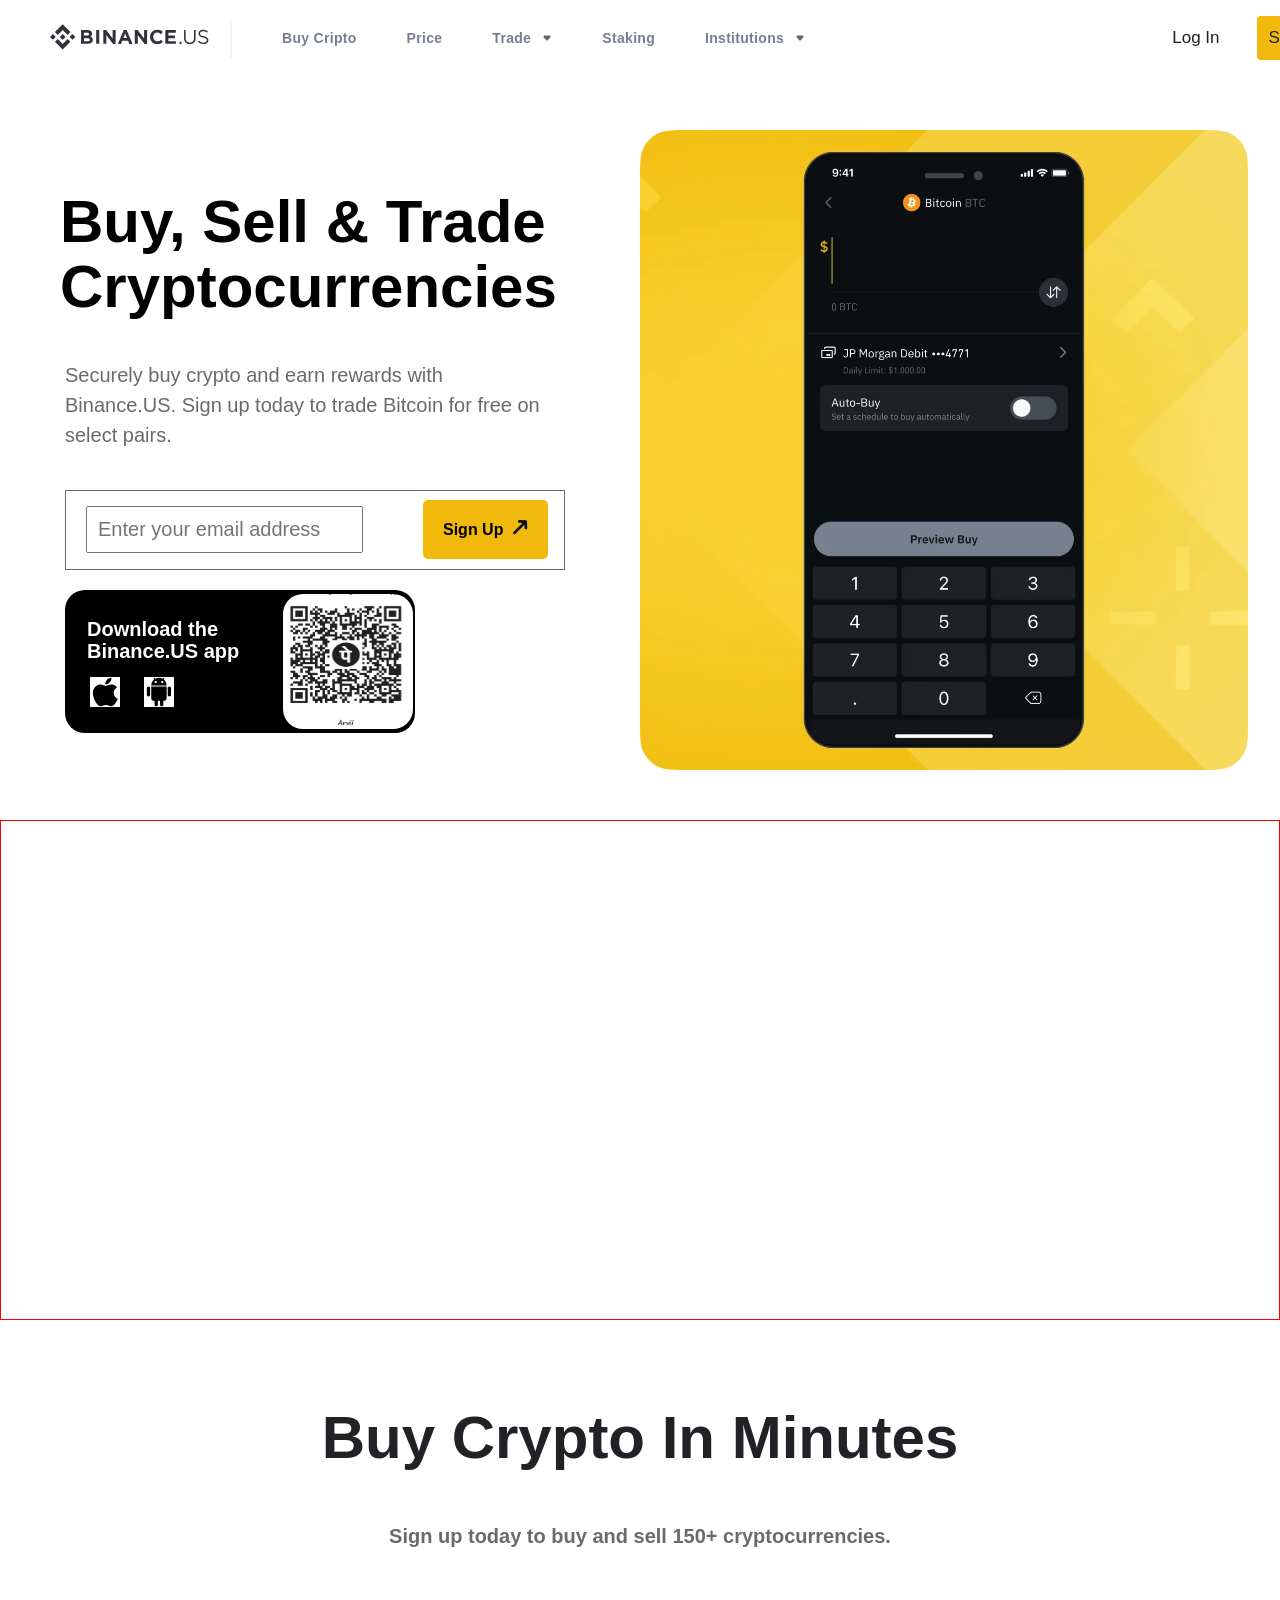
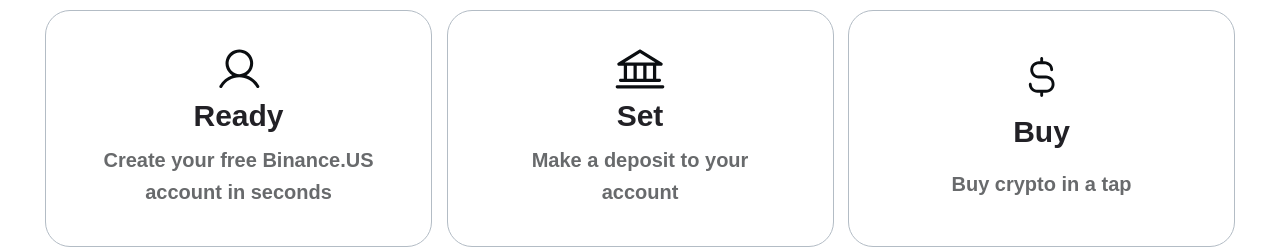
==== index.html @ 9159e247 "binance-website" ====
<!DOCTYPE html>
<html lang="en-US">

<head>
    <title>Binance</title>
    <link rel="stylesheet" href="style.css">
</head>

<body>
    <div class="header">
        <div class="binance-logo">
            <svg width="180" height="70" viewBox="0 0 168 64" fill="none" xmlns="http://www.w3.org/2000/svg"
                class="sc-aXZVg gCKXzn">
                <path
                    d="M5.35326 33.8141L2.6766 36.4908L0 33.8141L2.6766 31.1375L5.35326 33.8141ZM11.8372 27.3302L16.4059 31.8989L19.0826 29.2223L11.8372 22L4.5918 29.2454L7.26846 31.922L11.8372 27.3302ZM20.9747 31.1375L18.2981 33.8141L20.9747 36.4908L23.6513 33.8141L20.9747 31.1375ZM11.8372 40.298L7.26846 35.7293L4.5918 38.3829L11.8372 45.6283L19.0826 38.3829L16.4059 35.7062L11.8372 40.298ZM11.8372 36.4677L14.5138 33.791L11.8372 31.1144L9.16055 33.791L11.8372 36.4677ZM39.9881 36.7446V36.6984C39.9881 34.9678 39.0651 34.091 37.5652 33.5142C38.4882 33.0065 39.2727 32.1758 39.2727 30.7221V30.676C39.2727 28.6454 37.6344 27.3302 35.004 27.3302H28.9815V40.275H35.1424C38.0498 40.298 39.9881 39.0982 39.9881 36.7446ZM36.4346 31.2067C36.4346 32.1758 35.65 32.5681 34.381 32.5681H31.7504V29.8222H34.5656C35.7654 29.8222 36.4346 30.3068 36.4346 31.1606V31.2067ZM37.1499 36.3754C37.1499 37.3445 36.3884 37.7829 35.1424 37.7829H31.7504V34.9448H35.0501C36.5038 34.9448 37.1499 35.4755 37.1499 36.3523V36.3754ZM45.9643 40.298V27.3302H43.1031V40.275H45.9643V40.298ZM61.2627 40.298V27.3302H58.4476V35.314L52.379 27.3302H49.7485V40.275H52.5636V32.0605L58.8399 40.298H61.2627ZM77.0687 40.298L71.5077 27.261H68.8773L63.3163 40.298H66.2237L67.4005 37.3907H72.8692L74.0459 40.298H77.0687ZM71.877 34.8756H68.4388L70.1694 30.676L71.877 34.8756ZM90.6365 40.298V27.3302H87.8214V35.314L81.7528 27.3302H79.1223V40.275H81.9374V32.0605L88.2137 40.298H90.6365ZM105.358 38.1983L103.535 36.3754C102.52 37.2984 101.62 37.8983 100.12 37.8983C97.9049 37.8983 96.3589 36.0523 96.3589 33.8372V33.768C96.3589 31.5528 97.928 29.7299 100.12 29.7299C101.412 29.7299 102.428 30.2837 103.443 31.1836L105.266 29.0839C104.066 27.9071 102.612 27.0764 100.166 27.0764C96.1974 27.0764 93.4054 30.0991 93.4054 33.768V33.8141C93.4054 37.5291 96.2436 40.4826 100.051 40.4826C102.543 40.5057 104.02 39.6289 105.358 38.1983ZM117.518 40.298V37.7599H110.481V35.0371H116.595V32.4989H110.481V29.8684H117.426V27.3302H107.665V40.275H117.518V40.298ZM120.91 40.298V38.3598H122.618V40.298H120.91ZM135.909 34.7602C135.909 38.5444 133.74 40.5057 130.509 40.5057C127.302 40.5057 125.11 38.5444 125.11 34.8756V27.3302H126.563V34.7833C126.563 37.5753 128.04 39.1443 130.532 39.1443C132.932 39.1443 134.432 37.6906 134.432 34.8756V27.3302H135.885V34.7602H135.909ZM143.592 33.0988C146.477 33.7218 147.815 34.7833 147.815 36.7907C147.815 39.029 145.969 40.4826 143.385 40.4826C141.331 40.4826 139.647 39.7904 138.078 38.4059L138.978 37.3214C140.339 38.5444 141.631 39.1443 143.431 39.1443C145.161 39.1443 146.315 38.2444 146.315 36.9292C146.315 35.7062 145.669 35.014 142.946 34.4371C139.97 33.7911 138.585 32.8219 138.585 30.676C138.585 28.5993 140.385 27.1225 142.854 27.1225C144.746 27.1225 146.084 27.6532 147.4 28.7147L146.546 29.8453C145.346 28.8531 144.146 28.4378 142.808 28.4378C141.123 28.4378 140.039 29.3608 140.039 30.5376C140.085 31.8066 140.731 32.4989 143.592 33.0988Z"
                    fill="#32313A"></path>
            </svg>
        </div>
        <div class="line"></div>
        <div class="nav-bar">
            <div class="nav-option">Buy Cripto</div>
            <div class="nav-option">Price</div>
            <div class="nav-option">Trade
                <svg id="arrow" xmlns="http://www.w3.org/2000/svg" viewBox="0 0 32 32" class="sc-aXZVg gZBjAA">
                    <path
                        d="M25.9999 8H5.99992C5.63173 8 5.33325 8.2919 5.33325 8.65197V13.9295C5.33325 14.099 5.4007 14.2617 5.52132 14.3834L15.5213 24.4686C15.7832 24.7327 16.2166 24.7327 16.4785 24.4686L26.4785 14.3834C26.5991 14.2617 26.6666 14.099 26.6666 13.9295V8.65197C26.6666 8.2919 26.3681 8 25.9999 8Z">
                    </path>
                </svg>
            </div>
            <div class="nav-option">Staking</div>
            <div class="nav-option">Institutions
                <svg id="arrow" xmlns="http://www.w3.org/2000/svg" viewBox="0 0 32 32" class="sc-aXZVg gZBjAA">
                    <path
                        d="M25.9999 8H5.99992C5.63173 8 5.33325 8.2919 5.33325 8.65197V13.9295C5.33325 14.099 5.4007 14.2617 5.52132 14.3834L15.5213 24.4686C15.7832 24.7327 16.2166 24.7327 16.4785 24.4686L26.4785 14.3834C26.5991 14.2617 26.6666 14.099 26.6666 13.9295V8.65197C26.6666 8.2919 26.3681 8 25.9999 8Z">
                    </path>
                </svg>
            </div>
        </div>
        <div class="button">
            <div class="login">Log In</div>
            <div class="sign-up">Sign Up</div>
        </div>
    </div>
    <div class="back"></div>
    <div class="container1">
        <div class="left">
            <p>Buy, Sell & Trade Cryptocurrencies</p>
            <h1>Securely buy crypto and earn rewards with Binance.US. Sign up today to trade Bitcoin for free on select
                pairs.</h1>
            <div class="search-bar">
                <input type="email" placeholder="Enter your email address" id="search-email">
                <div class="signup-middle">Sign Up
                    <svg id="arrow-middle" xmlns="http://www.w3.org/2000/svg" viewBox="0 0 15 15"
                        class="sc-aXZVg dUhwVc">
                        <path fill-rule="evenodd" clip-rule="evenodd"
                            d="M4.97926 1.36944C5.00869 0.633653 5.62902 0.0610311 6.36482 0.0904586L12.7106 0.344251C13.4051 0.372028 13.9618 0.928695 13.9896 1.62322L14.2435 7.96909C14.2729 8.70488 13.7003 9.32522 12.9645 9.35466C12.2287 9.38409 11.6084 8.81148 11.5789 8.07569L11.4468 4.77268L2.28643 13.933C1.76573 14.4537 0.921512 14.4537 0.400813 13.933C-0.119886 13.4123 -0.119886 12.5681 0.400813 12.0474L9.56114 2.88709L6.25825 2.755C5.52246 2.72557 4.94984 2.10524 4.97926 1.36944Z"
                            fill="#0B0E11"></path>
                    </svg>
                </div>
            </div>
            <div class="left-last">
                <div class="left-side">
                    <p class="text">Download the Binance.US app</p>
                    <svg id="apple-arrow" xmlns="http://www.w3.org/2000/svg" viewBox="0 0 8 8"
                        class="sc-aXZVg cVRlXL"><svg xmlns="http://www.w3.org/2000/svg" viewBox="0 0 18 21">
                            class="sc-aXZVg ebEdMx">
                            <path
                                d="M17.4526 7.32173C17.3571 7.37744 15.0838 8.5531 15.0838 11.1598C15.191 14.1326 17.9526 15.1752 18 15.1752C17.9526 15.2309 17.5831 16.5954 16.4883 18.0257C15.6196 19.2578 14.6553 20.5 13.191 20.5C11.7981 20.5 11.2981 19.6788 9.69097 19.6788C7.96504 19.6788 7.47668 20.5 6.15525 20.5C4.69096 20.5 3.65524 19.1912 2.73909 17.9707C1.54887 16.3732 0.537222 13.8664 0.501508 11.4593C0.47744 10.1838 0.739862 8.93004 1.40601 7.86507C2.34623 6.37831 4.02481 5.36905 5.85789 5.33577C7.26239 5.29164 8.5124 6.23434 9.36954 6.23434C10.191 6.23434 11.7267 5.33577 13.4643 5.33577C14.2143 5.33649 16.2143 5.54703 17.4526 7.32173ZM9.25075 5.0811C9.00075 3.91629 9.69097 2.75148 10.3338 2.00846C11.1553 1.1099 12.4526 0.5 13.5714 0.5C13.6428 1.66481 13.1902 2.80719 12.3812 3.6392C11.6553 4.53777 10.4053 5.21422 9.25075 5.0811Z">
                            </path>
                        </svg></svg>
                    <svg class="battery-img" id="apple-arrow" xmlns="http://www.w3.org/2000/svg" viewBox="0 0 18 20"
                        class="sc-aXZVg cVRlXL"><svg xmlns="http://www.w3.org/2000/svg" viewBox="0 0 17 21"
                            class="sc-aXZVg ebEdMx">
                            <path fill-rule="evenodd" clip-rule="evenodd"
                                d="M5.83965 1.18034C6.61554 0.746974 7.5097 0.5 8.46154 0.5C9.41338 0.5 10.3075 0.746974 11.0834 1.18034L11.6511 0.612651C11.8013 0.46245 12.0448 0.46245 12.195 0.612651C12.3452 0.762853 12.3452 1.00638 12.195 1.15658L11.7394 1.61227C13.0204 2.5966 13.8462 4.14418 13.8462 5.88462H3.07692C3.07692 4.14418 3.90265 2.5966 5.18372 1.61227L4.72804 1.15658C4.57783 1.00638 4.57783 0.762853 4.72804 0.612651C4.87824 0.46245 5.12176 0.46245 5.27196 0.612651L5.83965 1.18034ZM6.92308 3.57692C6.92308 4.00176 6.57868 4.34615 6.15385 4.34615C5.72901 4.34615 5.38462 4.00176 5.38462 3.57692C5.38462 3.15209 5.72901 2.80769 6.15385 2.80769C6.57868 2.80769 6.92308 3.15209 6.92308 3.57692ZM10.7692 4.34615C11.1941 4.34615 11.5385 4.00176 11.5385 3.57692C11.5385 3.15209 11.1941 2.80769 10.7692 2.80769C10.3444 2.80769 10 3.15209 10 3.57692C10 4.00176 10.3444 4.34615 10.7692 4.34615Z">
                            </path>
                            <path
                                d="M0 7.80769C0 7.17044 0.516594 6.65385 1.15385 6.65385C1.7911 6.65385 2.30769 7.17044 2.30769 7.80769V12.4231C2.30769 13.0603 1.7911 13.5769 1.15385 13.5769C0.516594 13.5769 0 13.0603 0 12.4231V7.80769Z">
                            </path>
                            <path
                                d="M5.38462 16.6538V19.3462C5.38462 19.9834 5.90121 20.5 6.53846 20.5C7.17571 20.5 7.69231 19.9834 7.69231 19.3462V16.6538H9.23077V19.3462C9.23077 19.9834 9.74736 20.5 10.3846 20.5C11.0219 20.5 11.5385 19.9834 11.5385 19.3462V16.6538H12.3077C13.1574 16.6538 13.8462 15.9651 13.8462 15.1154V6.65385H3.07692V15.1154C3.07692 15.9651 3.76572 16.6538 4.61538 16.6538H5.38462Z">
                            </path>
                            <path
                                d="M14.6154 7.80769C14.6154 7.17044 15.132 6.65385 15.7692 6.65385C16.4065 6.65385 16.9231 7.17044 16.9231 7.80769V12.4231C16.9231 13.0603 16.4065 13.5769 15.7692 13.5769C15.132 13.5769 14.6154 13.0603 14.6154 12.4231V7.80769Z">
                            </path>
                        </svg></svg>
                </div>
                <img class="QR-code" src="./QR Code.jpg">
            </div>
        </div>
        <div class="right">
        </div>
    </div>
    <div class="container2">
        <!-- <div class="sliding-text">
            <p><span>BTC</span><span>$102,238.79</span><span style="color: rgb(248, 73, 96);">(-2.28%)</span></p>
            <p><span>ETH</span><span>$3,265.94</span><span style="color: rgb(248, 73, 96);">(-2.30%)</span></p>
            <p><span>BNB</span><span>$671.82</span><span style="color: rgb(248, 73, 96);">(-1.57%)</span></p>
            <p><span>SOL</span><span>$228.32</span><span style="color: rgb(248, 73, 96);">(-4.40%)</span></p>
            <p><span></span><span>$</span><span style="color: rgb(118, 128, 143);">(0%)</span></p>
            <p><span>ADA</span><span>$0.934</span><span style="color: rgb(248, 73, 96);">(-4.06%)</span></p>
            <p><span>DOGE</span><span>$0.32489</span><span style="color: rgb(248, 73, 96);">(-2.51%)</span></p>
            <p><span>OP</span><span>$1.402</span><span style="color: rgb(248, 73, 96);">(-3.64%)</span></p>
        
            <p><span>BTC</span><span>$102,238.79</span><span style="color: rgb(248, 73, 96);">(-2.28%)</span></p>
            <p><span>ETH</span><span>$3,265.94</span><span style="color: rgb(248, 73, 96);">(-2.30%)</span></p>
            <p><span>BNB</span><span>$671.82</span><span style="color: rgb(248, 73, 96);">(-1.57%)</span></p>
            <p><span>SOL</span><span>$228.32</span><span style="color: rgb(248, 73, 96);">(-4.40%)</span></p>
            <p><span></span><span>$</span><span style="color: rgb(118, 128, 143);">(0%)</span></p>
            <p><span>ADA</span><span>$0.934</span><span style="color: rgb(248, 73, 96);">(-4.06%)</span></p>
            <p><span>DOGE</span><span>$0.32489</span><span style="color: rgb(248, 73, 96);">(-2.51%)</span></p>
            <p><span>OP</span><span>$1.402</span><span style="color: rgb(248, 73, 96);">(-3.64%)</span></p>
        </div> -->
    </div>
    <h2>Buy Crypto In Minutes</h2>
    <h3>Sign up today to buy and sell 150+ cryptocurrencies.</h3>
    <div class="card-container">
        <div class="cards">
            <div class="card1">
                <div class="cards-inside">
                    <svg class="card1-img" xmlns="http://www.w3.org/2000/svg" viewBox="0 0 40 39"
                        class="sc-aXZVg hMZTBc" style="">
                        <path xmlns="http://www.w3.org/2000/svg"
                            d="M39.6308 35.7502C36.7751 30.8133 32.3745 27.2733 27.2389 25.5952C29.7792 24.083 31.7529 21.7786 32.8568 19.0361C33.9607 16.2936 34.1339 13.2645 33.3496 10.414C32.5654 7.56355 30.8672 5.04933 28.5157 3.25745C26.1643 1.46557 23.2896 0.495117 20.3333 0.495117C17.3769 0.495117 14.5023 1.46557 12.1508 3.25745C9.79937 5.04933 8.10114 7.56355 7.31691 10.414C6.53268 13.2645 6.70582 16.2936 7.80975 19.0361C8.91367 21.7786 10.8873 24.083 13.4276 25.5952C8.29202 27.2715 3.8914 30.8115 1.03577 35.7502C0.93105 35.921 0.86159 36.111 0.831488 36.309C0.801386 36.507 0.811252 36.7091 0.860504 36.9032C0.909757 37.0974 0.997398 37.2797 1.11826 37.4395C1.23911 37.5992 1.39074 37.7331 1.56419 37.8333C1.73764 37.9335 1.9294 37.9979 2.12816 38.0228C2.32692 38.0477 2.52864 38.0325 2.72144 37.9782C2.91423 37.9238 3.09419 37.8314 3.25069 37.7064C3.40719 37.5813 3.53706 37.4262 3.63265 37.2502C7.16515 31.1452 13.4089 27.5002 20.3333 27.5002C27.2576 27.5002 33.5014 31.1452 37.0339 37.2502C37.1295 37.4262 37.2594 37.5813 37.4159 37.7064C37.5724 37.8314 37.7523 37.9238 37.9451 37.9782C38.1379 38.0325 38.3396 38.0477 38.5384 38.0228C38.7371 37.9979 38.9289 37.9335 39.1023 37.8333C39.2758 37.7331 39.4274 37.5992 39.5483 37.4395C39.6691 37.2797 39.7568 37.0974 39.806 36.9032C39.8553 36.7091 39.8652 36.507 39.8351 36.309C39.805 36.111 39.7355 35.921 39.6308 35.7502ZM9.83327 14.0002C9.83327 11.9235 10.4491 9.89345 11.6028 8.16673C12.7566 6.44002 14.3965 5.0942 16.3151 4.29948C18.2337 3.50476 20.3449 3.29683 22.3817 3.70197C24.4185 4.10712 26.2894 5.10714 27.7579 6.5756C29.2263 8.04405 30.2264 9.91497 30.6315 11.9518C31.0367 13.9886 30.8287 16.0998 30.034 18.0184C29.2393 19.937 27.8935 21.5769 26.1668 22.7306C24.44 23.8844 22.41 24.5002 20.3333 24.5002C17.5494 24.4972 14.8804 23.39 12.9119 21.4216C10.9435 19.4531 9.83625 16.7841 9.83327 14.0002Z"
                            fill="#0B0E11" style=""></path>
                    </svg>
                    <h4>Ready</h4>
                    <h5>Create your free Binance.US account in seconds</h5>
                </div>
            </div>
            <div class="card2">
                <div class="cards-inside">
                    <svg xmlns="http://www.w3.org/2000/svg" height="40px" width="50px" viewBox="0 0 46 37" class="sc-aXZVg hMZTBc" style="">
                        <path xmlns="http://www.w3.org/2000/svg"
                            d="M3.5 15.4998H8V27.4998H5C4.60218 27.4998 4.22064 27.6578 3.93934 27.9391C3.65804 28.2204 3.5 28.602 3.5 28.9998C3.5 29.3976 3.65804 29.7792 3.93934 30.0605C4.22064 30.3418 4.60218 30.4998 5 30.4998H41C41.3978 30.4998 41.7794 30.3418 42.0607 30.0605C42.342 29.7792 42.5 29.3976 42.5 28.9998C42.5 28.602 42.342 28.2204 42.0607 27.9391C41.7794 27.6578 41.3978 27.4998 41 27.4998H38V15.4998H42.5C42.8264 15.4995 43.1437 15.3927 43.4039 15.1957C43.6641 14.9987 43.853 14.7222 43.9418 14.4081C44.0307 14.0941 44.0147 13.7597 43.8963 13.4555C43.7778 13.1514 43.5634 12.8942 43.2856 12.7229L23.7856 0.722924C23.5493 0.577646 23.2774 0.500732 23 0.500732C22.7226 0.500732 22.4507 0.577646 22.2144 0.722924L2.71438 12.7229C2.43655 12.8942 2.22217 13.1514 2.10374 13.4555C1.98532 13.7597 1.96932 14.0941 2.05817 14.4081C2.14702 14.7222 2.33587 14.9987 2.59607 15.1957C2.85627 15.3927 3.17363 15.4995 3.5 15.4998ZM11 15.4998H17V27.4998H11V15.4998ZM26 15.4998V27.4998H20V15.4998H26ZM35 27.4998H29V15.4998H35V27.4998ZM23 3.76042L37.2013 12.4998H8.79875L23 3.76042ZM45.5 34.9998C45.5 35.3976 45.342 35.7792 45.0607 36.0605C44.7794 36.3418 44.3978 36.4998 44 36.4998H2C1.60218 36.4998 1.22064 36.3418 0.93934 36.0605C0.658035 35.7792 0.5 35.3976 0.5 34.9998C0.5 34.602 0.658035 34.2204 0.93934 33.9391C1.22064 33.6578 1.60218 33.4998 2 33.4998H44C44.3978 33.4998 44.7794 33.6578 45.0607 33.9391C45.342 34.2204 45.5 34.602 45.5 34.9998Z"
                            fill="#0B0E11" style=""></path>
                    </svg>
                    <h4>Set</h4>
                    <h5>Make a deposit to your account</h5>
                </div>
            </div>
            <div class="card3">
                <div class="cards-inside">
                    <svg xmlns="http://www.w3.org/2000/svg"  height="40px" width="50px" viewBox="0 0 28 42" class="sc-aXZVg hMZTBc" style=""><path xmlns="http://www.w3.org/2000/svg" d="M27.168 28.5C27.1655 30.8862 26.2165 33.1739 24.5292 34.8612C22.8419 36.5485 20.5542 37.4975 18.168 37.5H15.168V40.5C15.168 40.8978 15.0099 41.2794 14.7286 41.5607C14.4473 41.842 14.0658 42 13.668 42C13.2701 42 12.8886 41.842 12.6073 41.5607C12.326 41.2794 12.168 40.8978 12.168 40.5V37.5H9.16797C6.78178 37.4975 4.49404 36.5485 2.80675 34.8612C1.11946 33.1739 0.17045 30.8862 0.167969 28.5C0.167969 28.1022 0.326004 27.7206 0.607309 27.4393C0.888613 27.158 1.27014 27 1.66797 27C2.06579 27 2.44732 27.158 2.72863 27.4393C3.00993 27.7206 3.16797 28.1022 3.16797 28.5C3.16797 30.0913 3.80011 31.6174 4.92533 32.7426C6.05055 33.8679 7.57667 34.5 9.16797 34.5H18.168C19.7593 34.5 21.2854 33.8679 22.4106 32.7426C23.5358 31.6174 24.168 30.0913 24.168 28.5C24.168 26.9087 23.5358 25.3826 22.4106 24.2574C21.2854 23.1321 19.7593 22.5 18.168 22.5H10.668C8.28102 22.5 5.99184 21.5518 4.30401 19.864C2.61618 18.1761 1.66797 15.8869 1.66797 13.5C1.66797 11.1131 2.61618 8.82387 4.30401 7.13604C5.99184 5.44821 8.28102 4.5 10.668 4.5H12.168V1.5C12.168 1.10218 12.326 0.720644 12.6073 0.43934C12.8886 0.158035 13.2701 0 13.668 0C14.0658 0 14.4473 0.158035 14.7286 0.43934C15.0099 0.720644 15.168 1.10218 15.168 1.5V4.5H16.668C19.0542 4.50248 21.3419 5.45149 23.0292 7.13878C24.7165 8.82607 25.6655 11.1138 25.668 13.5C25.668 13.8978 25.5099 14.2794 25.2286 14.5607C24.9473 14.842 24.5658 15 24.168 15C23.7701 15 23.3886 14.842 23.1073 14.5607C22.826 14.2794 22.668 13.8978 22.668 13.5C22.668 11.9087 22.0358 10.3826 20.9106 9.25736C19.7854 8.13214 18.2593 7.5 16.668 7.5H10.668C9.07667 7.5 7.55055 8.13214 6.42533 9.25736C5.30011 10.3826 4.66797 11.9087 4.66797 13.5C4.66797 15.0913 5.30011 16.6174 6.42533 17.7426C7.55055 18.8679 9.07667 19.5 10.668 19.5H18.168C20.5542 19.5025 22.8419 20.4515 24.5292 22.1388C26.2165 23.8261 27.1655 26.1138 27.168 28.5Z" fill="#0B0E11" style="" ></path></svg>
                    <h4>Buy</h4>
                    <h5>Buy crypto in a tap</h5>
                </div>
            </div>
        </div>
    </div>
</body>

</html>
---- style.css ----
* {
    box-sizing: border-box;
    margin: 0px;
    padding: 0px;
    font-family: BinancePlex, Arial, sans-serif;
}

.header {
    /* border: 1px solid black; */
    width: 100%;
    display: flex;
    align-items: center;
    background-color: #FFFFFF;
    position: fixed;
    z-index: 1;
}

.binance-logo {
    margin-left: 50px;
    font-size: large;
}

.line {
    border: 1px solid rgb(243, 245, 247);
    height: 40px;
}

.nav-bar {
    display: flex;
    margin-left: 10px;
    font-size: 14px;
    font-weight: 600;
    text-decoration: none;
    color: rgb(119, 126, 144);

}

.nav-option {
    margin-left: 30px;
    padding: 10px;
    letter-spacing: 0.3px;

}

.nav-option:hover {
    cursor: pointer;
    background-color: #F5F5F5;
    color: black;
    border-radius: 10px;
    text-decoration: none;
}

#arrow {

    width: 10px;
    fill: rgb(94, 102, 115);
    margin: auto 0px auto 7px;
}

.button {
    display: flex;
    position: relative;
    left: 320px;
    font-weight: 500;
    text-decoration: none;
    color: #1d1c1c;
}

.sign-up,
.login {
    margin-left: 25px;
    font-size: 17px;
    padding: 12px;
    color: #1E2026;
}

.sign-up {
    background-color: #F0B90B;
    border-radius: 4px;
}

.back {
    /* border: 1px solid black; */
    height: 130px;
    background-color: white;
}

.container1 {
    height: 640px;
    /* border: 1px solid blue; */
    display: flex;
}

.left,
.right {
    /* border: 1px solid violet; */
    width: 50%;
}

p {
    font-size: 60px;
    font-weight: bold;
    line-height: 108%;
    margin: 60px 0 0 60px;
}

h1 {
    width: 480px;
    margin: 40px 0 0 65px;
    font-weight: 500;
    font-size: 20px;
    line-height: 30px;
    color: #686A6C;

}

.search-bar {
    border: 1px solid #686A6C;
    height: 80px;
    width: 500px;
    margin: 40px 0 0 65px;
    display: flex;
    align-items: center;
    /* justify-content: space-; */

}

.search-bar:hover {
    outline: 1px solid #F0B90B;
}

#search-email {
    outline: 1px solid white;
    padding: 10px;
    font-size: 20px;
    margin-left: 20px;

}

.signup-middle {
    padding: 20px;
    font-size: 16px;
    font-weight: 600;
    margin-left: 60px;
    border-radius: 5px;
    background-color: #F0B90B;
}

#arrow-middle {
    height: 15px;
    margin-left: 5px;
}

.left-last {
    /* border: 1px solid black; */
    border-radius: 20px;
    display: flex;
    align-items: center;
    justify-content: center;
    background-color: black;
    height: 143px;
    width: 350px;
    margin-left: 65px;
    margin-top: 20px;
}

.left-side {
    /* border: 1px dotted royalblue; */
    width: 216px;
    height: 264px;
    color: white;
    position: relative;
    right: 40px;
    top: 30px;
}

.text {
    font-size: 20px;
}

.QR-code {
    height: 135px;
    width: 130px;
    border-radius: 20px;
}


#apple-arrow {
    height: 30px;
    width: 30px;
    position: relative;
    left: 63px;
    top: 15px;
    background-color: rgb(255, 255, 255);
    /* color: rgb(255, 255, 255); */
}

.battery-img {
    margin-left: 20px;
}

.right {
    /* border: 1px solid black; */
    background-image: url("./binance-img.webp");
    background-repeat: no-repeat;
    background-size: contain;
}

.container2 {
    border: 1px solid red;
    height: 500px;
    width: 100%;
    margin-top: 50px;

}

.sliding-text {
    border: 1px solid black;
    height: 900px;
    width: 100%;
    font-size: 10px;

}

h2 {
    text-align: center;
    color: #222126;
    margin-top: 80px;
    line-height: 125%;
    font-size: 60px;
}

h3 {
    text-align: center;
    color: #686A6C;
    font-size: 20px;
    margin-top: 50px;
}
.card-container{
    display: flex;
    align-items: center;
    justify-content: center;
}
.cards{
    height: 240px;
    width: 1200px;
    display: flex;
    justify-content: space-between;
    align-items: center;
    margin-top: 60px;
}
.card1,.card2,.card3{
    border: 1px solid #b3bcc5;
    border-radius: 25px;
    margin: 5px;
    height: 237px;
    width: 387px;
    display: flex;
    align-items: center;
    justify-content: center;
       
}
.cards-inside{
    height: 180px;
    width: 298px;
    display: flex;
    align-items: center;
    text-align: center;
    justify-content: space-evenly;
    flex-direction: column;
}
.card1-img{
    height: 40px;
    width: 50px;
}
h4{
    font-size: 30px;
    color: #222126;
}
h5{
    font-size: 20px;
    line-height: 1.6;
    color: #686A6C;
}
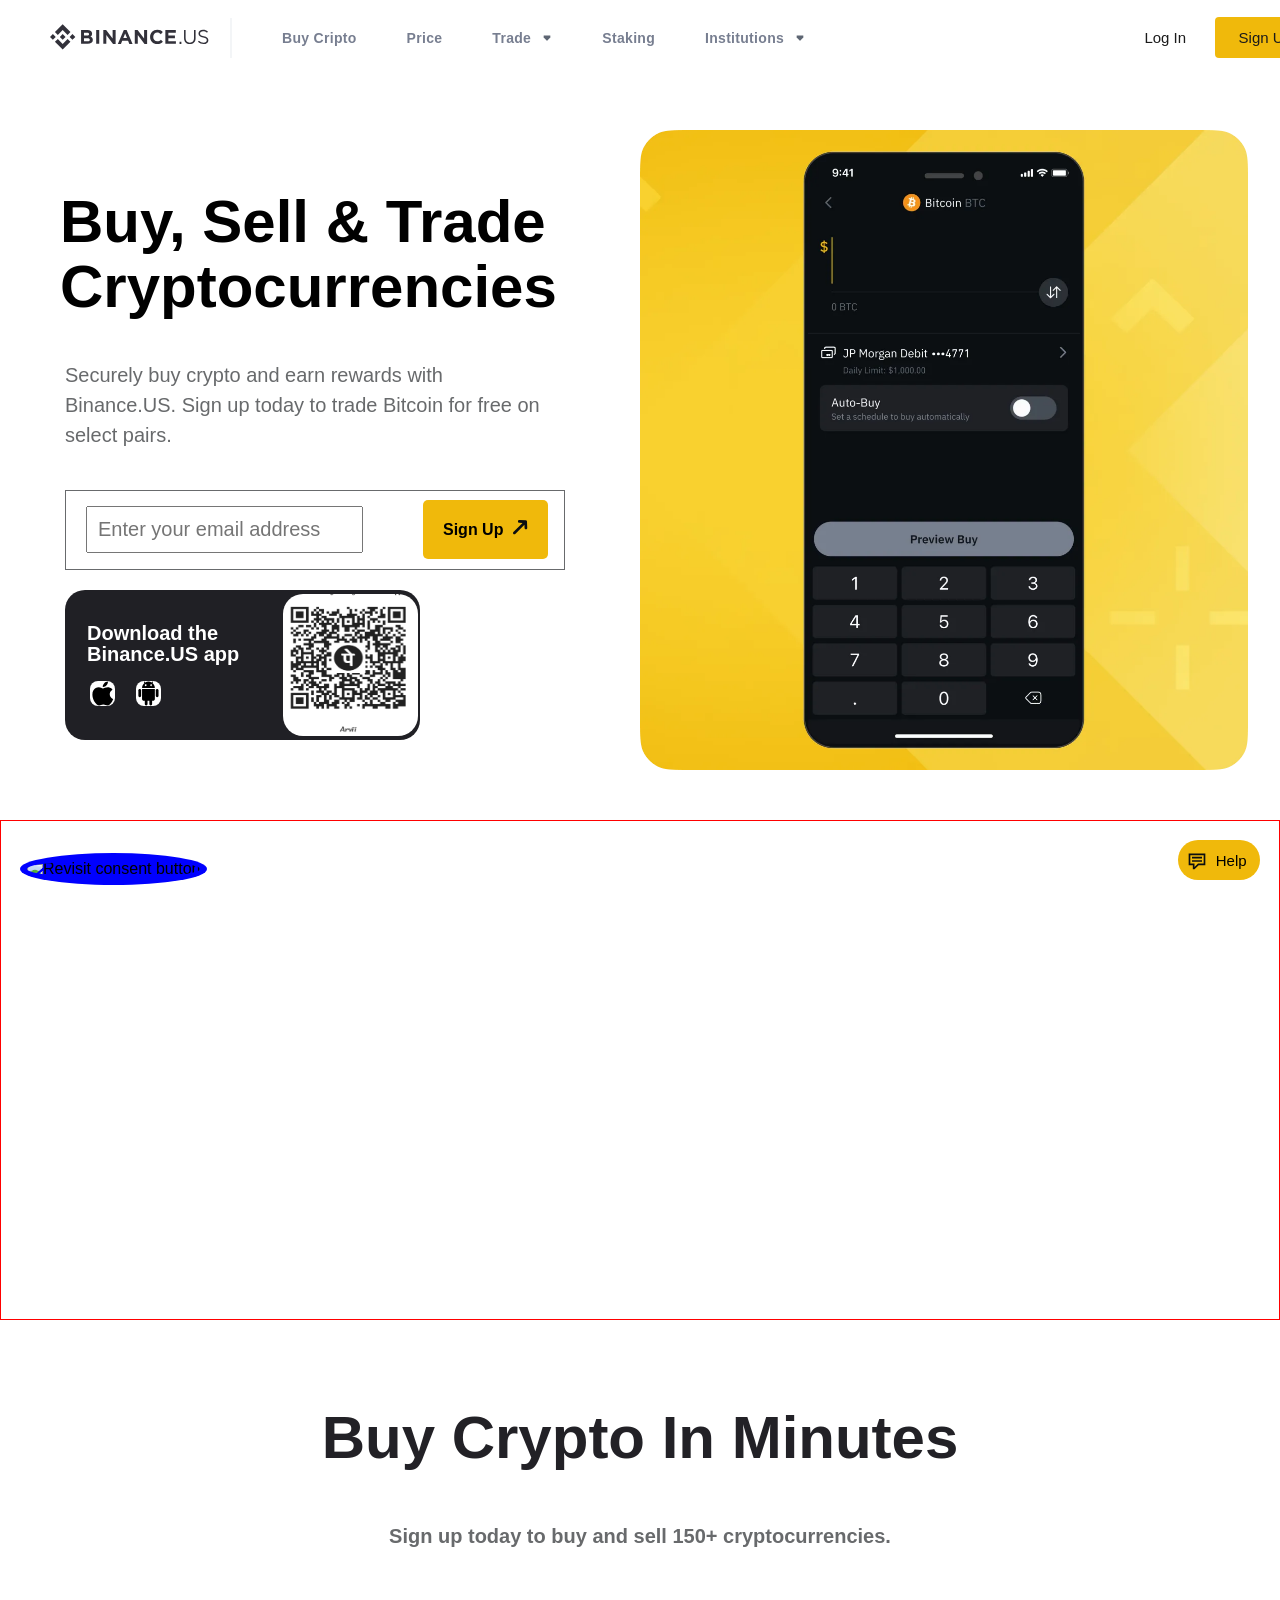
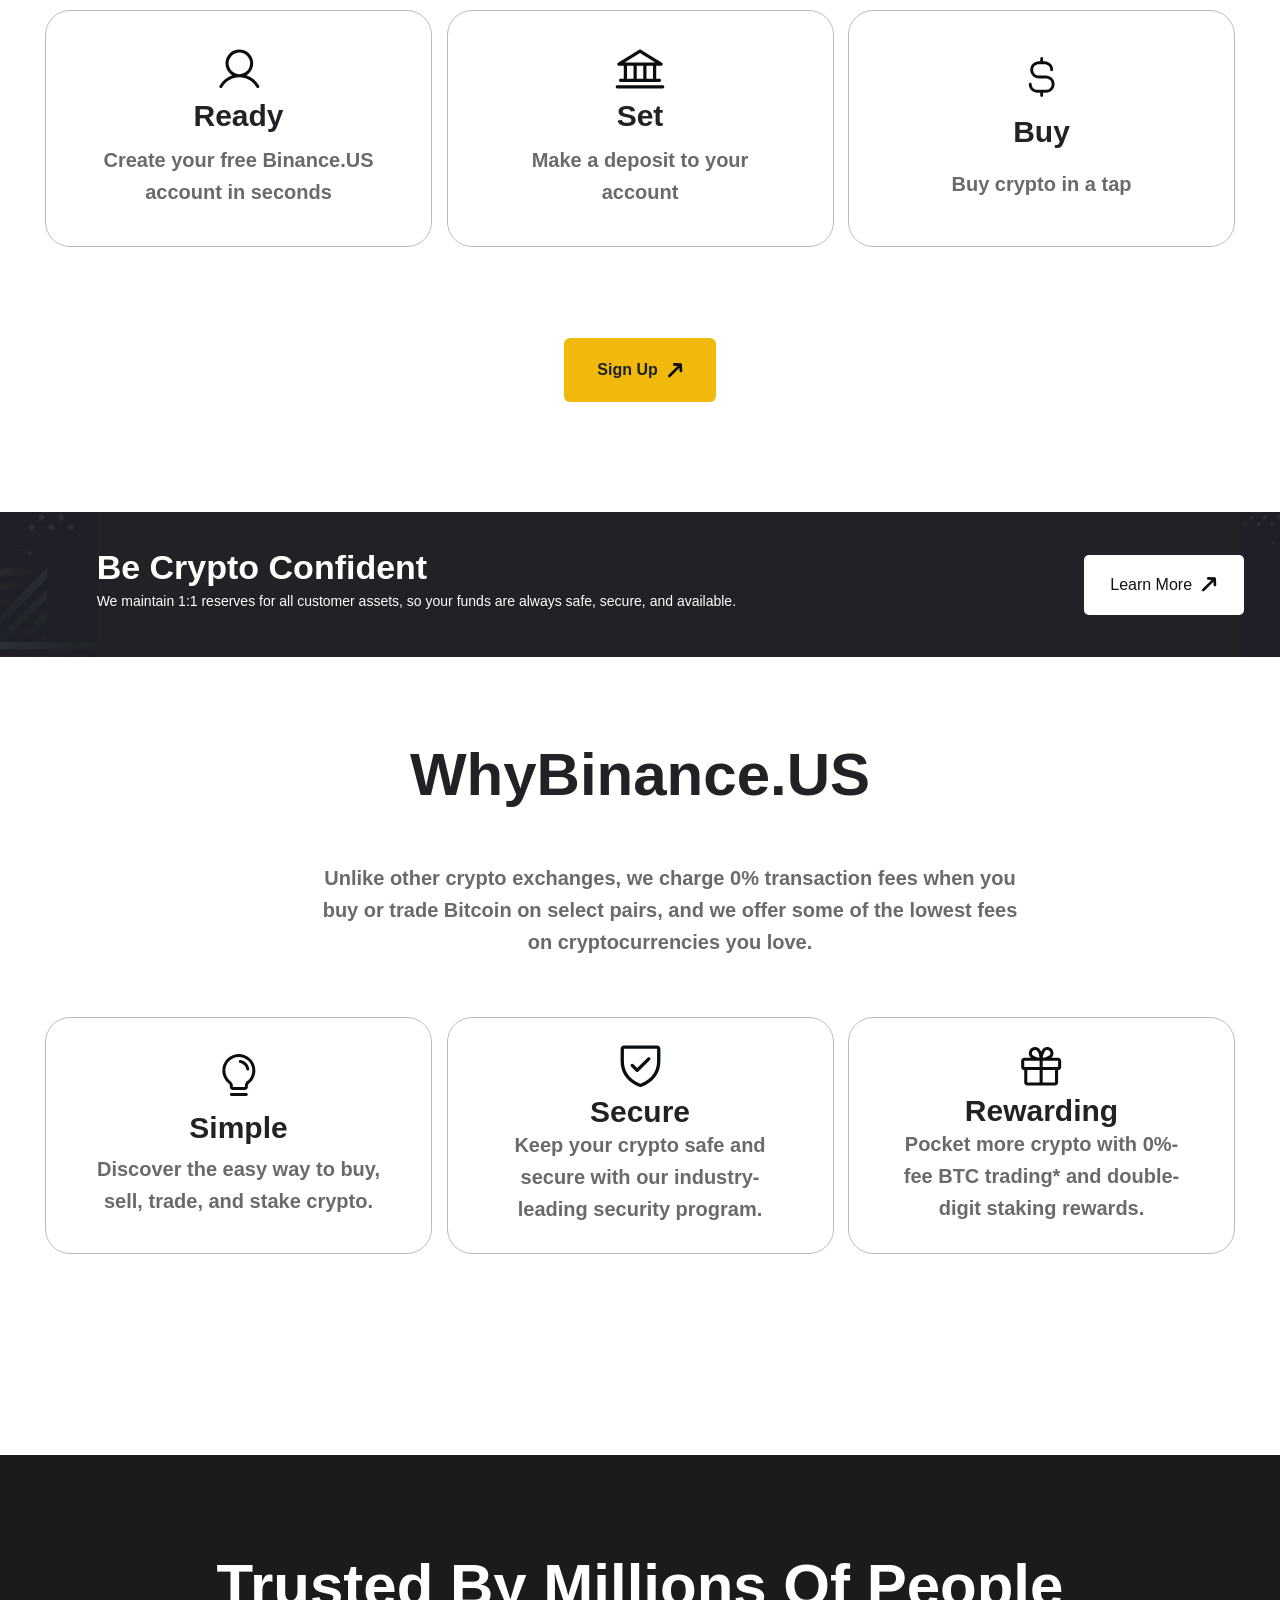
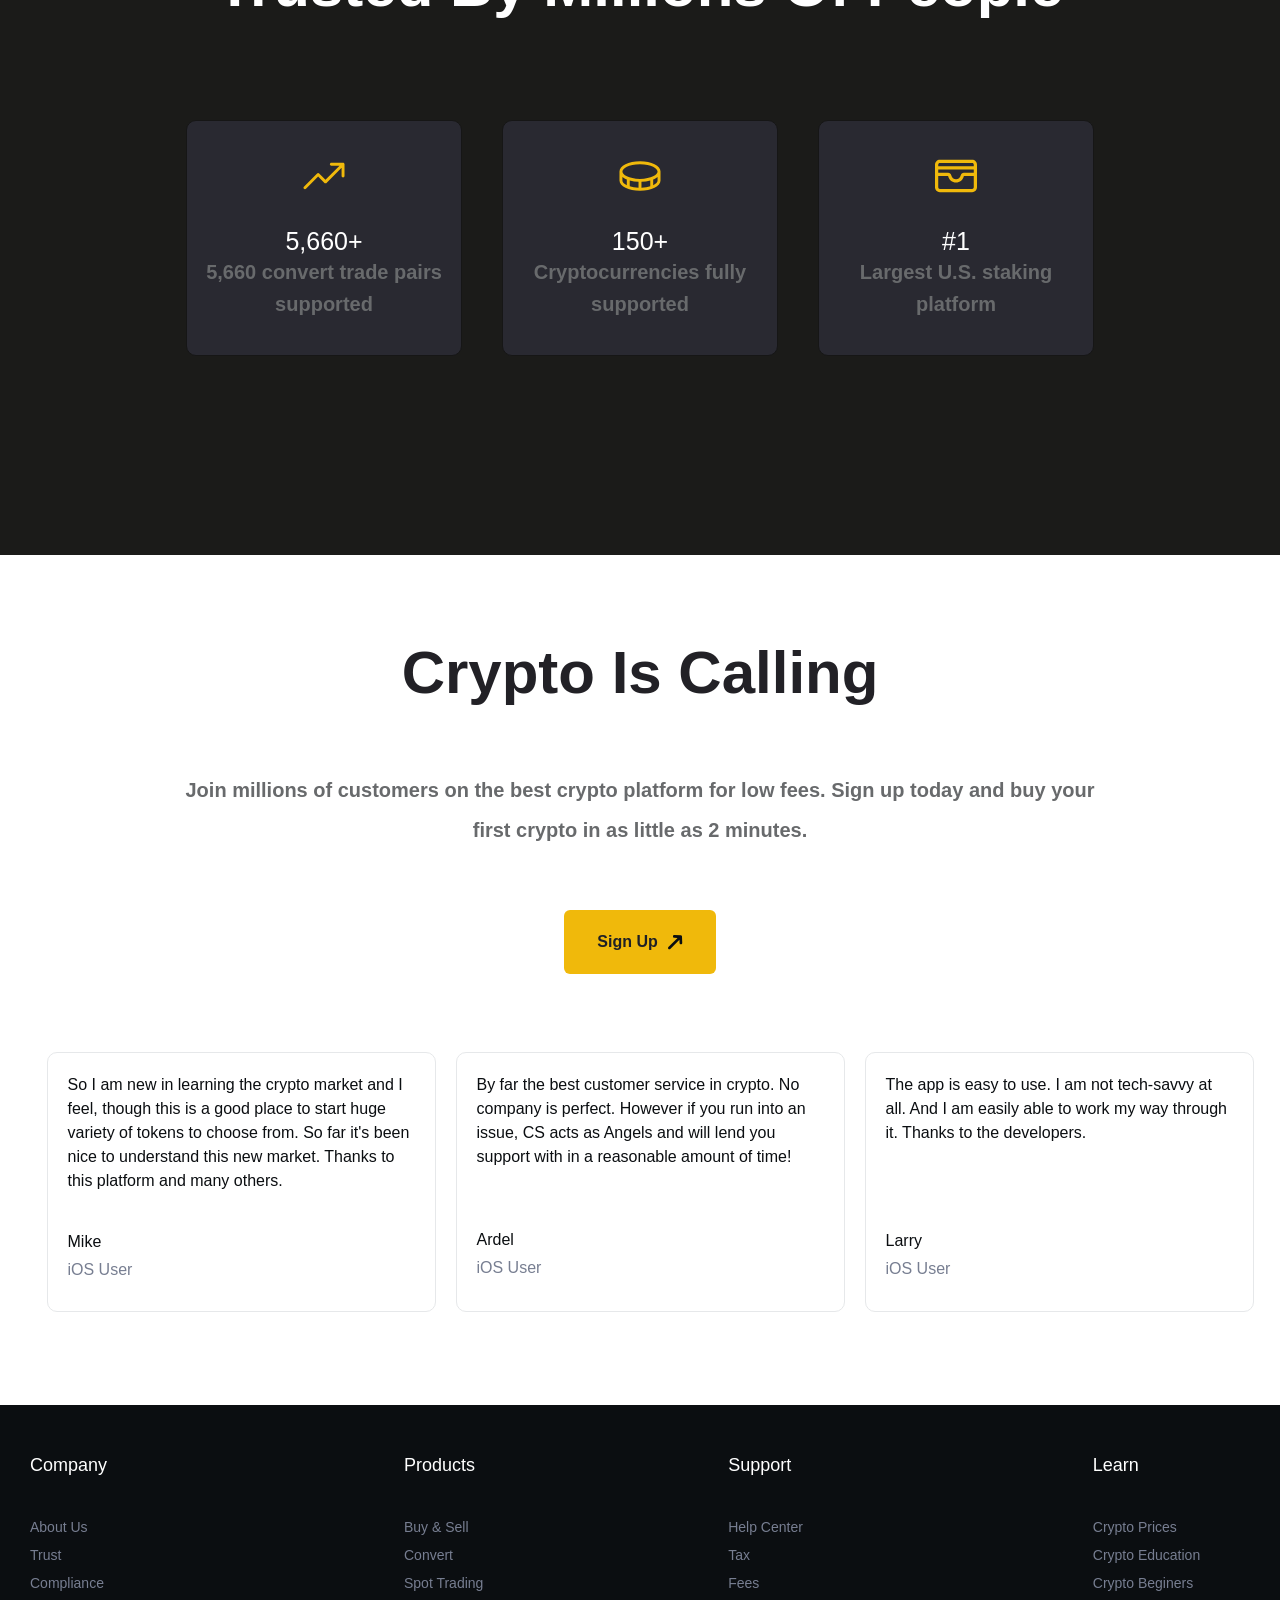
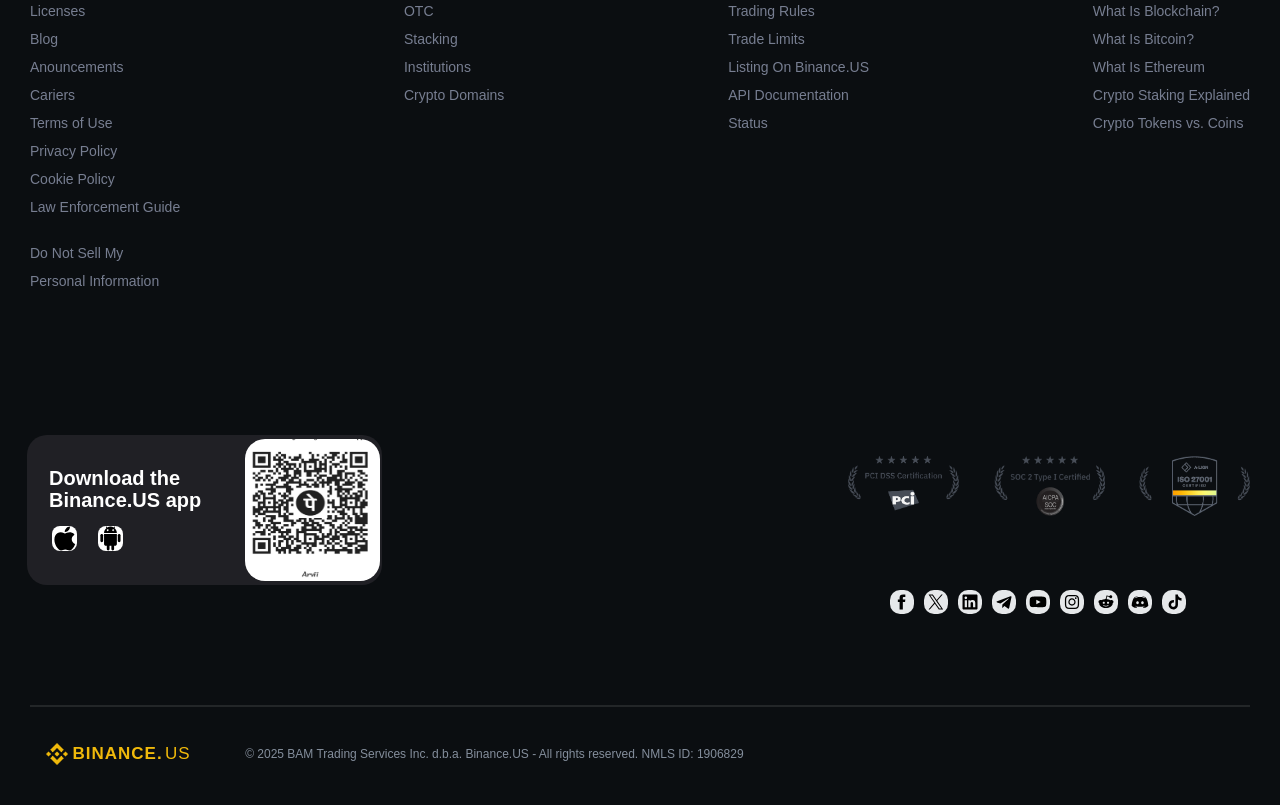
==== commit 7e29b8ae: "add code" ====
--- a/index.html
+++ b/index.html
@@ -7,6 +7,7 @@
 </head>
 
 <body>
+
     <div class="header">
         <div class="binance-logo">
             <svg width="180" height="70" viewBox="0 0 168 64" fill="none" xmlns="http://www.w3.org/2000/svg"
@@ -41,6 +42,7 @@
             <div class="sign-up">Sign Up</div>
         </div>
     </div>
+
     <div class="back"></div>
     <div class="container1">
         <div class="left">
@@ -130,7 +132,8 @@
             </div>
             <div class="card2">
                 <div class="cards-inside">
-                    <svg xmlns="http://www.w3.org/2000/svg" height="40px" width="50px" viewBox="0 0 46 37" class="sc-aXZVg hMZTBc" style="">
+                    <svg xmlns="http://www.w3.org/2000/svg" height="40px" width="50px" viewBox="0 0 46 37"
+                        class="sc-aXZVg hMZTBc" style="">
                         <path xmlns="http://www.w3.org/2000/svg"
                             d="M3.5 15.4998H8V27.4998H5C4.60218 27.4998 4.22064 27.6578 3.93934 27.9391C3.65804 28.2204 3.5 28.602 3.5 28.9998C3.5 29.3976 3.65804 29.7792 3.93934 30.0605C4.22064 30.3418 4.60218 30.4998 5 30.4998H41C41.3978 30.4998 41.7794 30.3418 42.0607 30.0605C42.342 29.7792 42.5 29.3976 42.5 28.9998C42.5 28.602 42.342 28.2204 42.0607 27.9391C41.7794 27.6578 41.3978 27.4998 41 27.4998H38V15.4998H42.5C42.8264 15.4995 43.1437 15.3927 43.4039 15.1957C43.6641 14.9987 43.853 14.7222 43.9418 14.4081C44.0307 14.0941 44.0147 13.7597 43.8963 13.4555C43.7778 13.1514 43.5634 12.8942 43.2856 12.7229L23.7856 0.722924C23.5493 0.577646 23.2774 0.500732 23 0.500732C22.7226 0.500732 22.4507 0.577646 22.2144 0.722924L2.71438 12.7229C2.43655 12.8942 2.22217 13.1514 2.10374 13.4555C1.98532 13.7597 1.96932 14.0941 2.05817 14.4081C2.14702 14.7222 2.33587 14.9987 2.59607 15.1957C2.85627 15.3927 3.17363 15.4995 3.5 15.4998ZM11 15.4998H17V27.4998H11V15.4998ZM26 15.4998V27.4998H20V15.4998H26ZM35 27.4998H29V15.4998H35V27.4998ZM23 3.76042L37.2013 12.4998H8.79875L23 3.76042ZM45.5 34.9998C45.5 35.3976 45.342 35.7792 45.0607 36.0605C44.7794 36.3418 44.3978 36.4998 44 36.4998H2C1.60218 36.4998 1.22064 36.3418 0.93934 36.0605C0.658035 35.7792 0.5 35.3976 0.5 34.9998C0.5 34.602 0.658035 34.2204 0.93934 33.9391C1.22064 33.6578 1.60218 33.4998 2 33.4998H44C44.3978 33.4998 44.7794 33.6578 45.0607 33.9391C45.342 34.2204 45.5 34.602 45.5 34.9998Z"
                             fill="#0B0E11" style=""></path>
@@ -141,13 +144,326 @@
             </div>
             <div class="card3">
                 <div class="cards-inside">
-                    <svg xmlns="http://www.w3.org/2000/svg"  height="40px" width="50px" viewBox="0 0 28 42" class="sc-aXZVg hMZTBc" style=""><path xmlns="http://www.w3.org/2000/svg" d="M27.168 28.5C27.1655 30.8862 26.2165 33.1739 24.5292 34.8612C22.8419 36.5485 20.5542 37.4975 18.168 37.5H15.168V40.5C15.168 40.8978 15.0099 41.2794 14.7286 41.5607C14.4473 41.842 14.0658 42 13.668 42C13.2701 42 12.8886 41.842 12.6073 41.5607C12.326 41.2794 12.168 40.8978 12.168 40.5V37.5H9.16797C6.78178 37.4975 4.49404 36.5485 2.80675 34.8612C1.11946 33.1739 0.17045 30.8862 0.167969 28.5C0.167969 28.1022 0.326004 27.7206 0.607309 27.4393C0.888613 27.158 1.27014 27 1.66797 27C2.06579 27 2.44732 27.158 2.72863 27.4393C3.00993 27.7206 3.16797 28.1022 3.16797 28.5C3.16797 30.0913 3.80011 31.6174 4.92533 32.7426C6.05055 33.8679 7.57667 34.5 9.16797 34.5H18.168C19.7593 34.5 21.2854 33.8679 22.4106 32.7426C23.5358 31.6174 24.168 30.0913 24.168 28.5C24.168 26.9087 23.5358 25.3826 22.4106 24.2574C21.2854 23.1321 19.7593 22.5 18.168 22.5H10.668C8.28102 22.5 5.99184 21.5518 4.30401 19.864C2.61618 18.1761 1.66797 15.8869 1.66797 13.5C1.66797 11.1131 2.61618 8.82387 4.30401 7.13604C5.99184 5.44821 8.28102 4.5 10.668 4.5H12.168V1.5C12.168 1.10218 12.326 0.720644 12.6073 0.43934C12.8886 0.158035 13.2701 0 13.668 0C14.0658 0 14.4473 0.158035 14.7286 0.43934C15.0099 0.720644 15.168 1.10218 15.168 1.5V4.5H16.668C19.0542 4.50248 21.3419 5.45149 23.0292 7.13878C24.7165 8.82607 25.6655 11.1138 25.668 13.5C25.668 13.8978 25.5099 14.2794 25.2286 14.5607C24.9473 14.842 24.5658 15 24.168 15C23.7701 15 23.3886 14.842 23.1073 14.5607C22.826 14.2794 22.668 13.8978 22.668 13.5C22.668 11.9087 22.0358 10.3826 20.9106 9.25736C19.7854 8.13214 18.2593 7.5 16.668 7.5H10.668C9.07667 7.5 7.55055 8.13214 6.42533 9.25736C5.30011 10.3826 4.66797 11.9087 4.66797 13.5C4.66797 15.0913 5.30011 16.6174 6.42533 17.7426C7.55055 18.8679 9.07667 19.5 10.668 19.5H18.168C20.5542 19.5025 22.8419 20.4515 24.5292 22.1388C26.2165 23.8261 27.1655 26.1138 27.168 28.5Z" fill="#0B0E11" style="" ></path></svg>
+                    <svg xmlns="http://www.w3.org/2000/svg" height="40px" width="50px" viewBox="0 0 28 42"
+                        class="sc-aXZVg hMZTBc" style="">
+                        <path xmlns="http://www.w3.org/2000/svg"
+                            d="M27.168 28.5C27.1655 30.8862 26.2165 33.1739 24.5292 34.8612C22.8419 36.5485 20.5542 37.4975 18.168 37.5H15.168V40.5C15.168 40.8978 15.0099 41.2794 14.7286 41.5607C14.4473 41.842 14.0658 42 13.668 42C13.2701 42 12.8886 41.842 12.6073 41.5607C12.326 41.2794 12.168 40.8978 12.168 40.5V37.5H9.16797C6.78178 37.4975 4.49404 36.5485 2.80675 34.8612C1.11946 33.1739 0.17045 30.8862 0.167969 28.5C0.167969 28.1022 0.326004 27.7206 0.607309 27.4393C0.888613 27.158 1.27014 27 1.66797 27C2.06579 27 2.44732 27.158 2.72863 27.4393C3.00993 27.7206 3.16797 28.1022 3.16797 28.5C3.16797 30.0913 3.80011 31.6174 4.92533 32.7426C6.05055 33.8679 7.57667 34.5 9.16797 34.5H18.168C19.7593 34.5 21.2854 33.8679 22.4106 32.7426C23.5358 31.6174 24.168 30.0913 24.168 28.5C24.168 26.9087 23.5358 25.3826 22.4106 24.2574C21.2854 23.1321 19.7593 22.5 18.168 22.5H10.668C8.28102 22.5 5.99184 21.5518 4.30401 19.864C2.61618 18.1761 1.66797 15.8869 1.66797 13.5C1.66797 11.1131 2.61618 8.82387 4.30401 7.13604C5.99184 5.44821 8.28102 4.5 10.668 4.5H12.168V1.5C12.168 1.10218 12.326 0.720644 12.6073 0.43934C12.8886 0.158035 13.2701 0 13.668 0C14.0658 0 14.4473 0.158035 14.7286 0.43934C15.0099 0.720644 15.168 1.10218 15.168 1.5V4.5H16.668C19.0542 4.50248 21.3419 5.45149 23.0292 7.13878C24.7165 8.82607 25.6655 11.1138 25.668 13.5C25.668 13.8978 25.5099 14.2794 25.2286 14.5607C24.9473 14.842 24.5658 15 24.168 15C23.7701 15 23.3886 14.842 23.1073 14.5607C22.826 14.2794 22.668 13.8978 22.668 13.5C22.668 11.9087 22.0358 10.3826 20.9106 9.25736C19.7854 8.13214 18.2593 7.5 16.668 7.5H10.668C9.07667 7.5 7.55055 8.13214 6.42533 9.25736C5.30011 10.3826 4.66797 11.9087 4.66797 13.5C4.66797 15.0913 5.30011 16.6174 6.42533 17.7426C7.55055 18.8679 9.07667 19.5 10.668 19.5H18.168C20.5542 19.5025 22.8419 20.4515 24.5292 22.1388C26.2165 23.8261 27.1655 26.1138 27.168 28.5Z"
+                            fill="#0B0E11" style=""></path>
+                    </svg>
                     <h4>Buy</h4>
                     <h5>Buy crypto in a tap</h5>
                 </div>
             </div>
         </div>
     </div>
+    <div class="signup-button">
+        <div class="sign-up2">Sign Up
+            <svg id="svg-arrow" xmlns="http://www.w3.org/2000/svg" viewBox="0 0 15 15" class="sc-aXZVg dUhwVc">
+                <path fill-rule="evenodd" clip-rule="evenodd"
+                    d="M4.97926 1.36944C5.00869 0.633653 5.62902 0.0610311 6.36482 0.0904586L12.7106 0.344251C13.4051 0.372028 13.9618 0.928695 13.9896 1.62322L14.2435 7.96909C14.2729 8.70488 13.7003 9.32522 12.9645 9.35466C12.2287 9.38409 11.6084 8.81148 11.5789 8.07569L11.4468 4.77268L2.28643 13.933C1.76573 14.4537 0.921512 14.4537 0.400813 13.933C-0.119886 13.4123 -0.119886 12.5681 0.400813 12.0474L9.56114 2.88709L6.25825 2.755C5.52246 2.72557 4.94984 2.10524 4.97926 1.36944Z"
+                    fill="#0B0E11"></path>
+            </svg>
+        </div>
+    </div>
+    <div class="background-text">
+        <div class="left-img">
+            <image height="145px" src="./left-image.webp" alt=""></image>
+        </div>
+        <div class="middle">
+            <div class="middle-text">
+                <h6>Be Crypto Confident</h6>
+                <pre
+                    class="middle-down-text">We maintain 1:1 reserves for all customer assets, so your funds are always safe, secure, and available.</pre>
+
+            </div>
+            <div class="learn-button">Learn More
+                <svg id="svg-arrow" xmlns="http://www.w3.org/2000/svg" viewBox="0 0 15 15" class="sc-aXZVg dUhwVc">
+                    <path fill-rule="evenodd" clip-rule="evenodd"
+                        d="M4.97926 1.36944C5.00869 0.633653 5.62902 0.0610311 6.36482 0.0904586L12.7106 0.344251C13.4051 0.372028 13.9618 0.928695 13.9896 1.62322L14.2435 7.96909C14.2729 8.70488 13.7003 9.32522 12.9645 9.35466C12.2287 9.38409 11.6084 8.81148 11.5789 8.07569L11.4468 4.77268L2.28643 13.933C1.76573 14.4537 0.921512 14.4537 0.400813 13.933C-0.119886 13.4123 -0.119886 12.5681 0.400813 12.0474L9.56114 2.88709L6.25825 2.755C5.52246 2.72557 4.94984 2.10524 4.97926 1.36944Z"
+                        fill="#0B0E11"></path>
+                </svg>
+            </div>
+        </div>
+        <div class="right-img">
+            <img height="145px" src="./right-img.webp" alt="">
+        </div>
+    </div>
+    <h2>WhyBinance.US</h2>
+    <h3 class="crypto-text-second">Unlike other crypto exchanges, we charge 0% transaction fees when you buy or trade
+        Bitcoin on select pairs, and
+        we offer some of the lowest fees on cryptocurrencies you love.</h3>
+    <div class="card-container">
+        <div class="cards">
+            <div class="card1">
+                <div class="cards-inside">
+                    <svg class="card-inside-img1" xmlns="http://www.w3.org/2000/svg" viewBox="0 0 34 43">
+                        <path xmlns="http://www.w3.org/2000/svg"
+                            d="M26.3323 41.4999C26.3323 41.8977 26.1742 42.2793 25.8929 42.5606C25.6116 42.8419 25.2301 42.9999 24.8323 42.9999H9.83228C9.43445 42.9999 9.05292 42.8419 8.77162 42.5606C8.49031 42.2793 8.33228 41.8977 8.33228 41.4999C8.33228 41.1021 8.49031 40.7206 8.77162 40.4392C9.05292 40.1579 9.43445 39.9999 9.83228 39.9999H24.8323C25.2301 39.9999 25.6116 40.1579 25.8929 40.4392C26.1742 40.7206 26.3323 41.1021 26.3323 41.4999ZM33.8323 17.4999C33.8387 20.0005 33.2738 22.4695 32.1807 24.7185C31.0876 26.9675 29.4951 28.937 27.5248 30.4768C27.1564 30.7592 26.8574 31.1221 26.6507 31.5377C26.444 31.9533 26.3351 32.4107 26.3323 32.8749V33.9999C26.3323 34.7956 26.0162 35.5586 25.4536 36.1212C24.891 36.6838 24.1279 36.9999 23.3323 36.9999H11.3323C10.5366 36.9999 9.77357 36.6838 9.21096 36.1212C8.64835 35.5586 8.33228 34.7956 8.33228 33.9999V32.8749C8.33197 32.4163 8.22651 31.9638 8.02401 31.5523C7.82151 31.1408 7.52735 30.7812 7.16415 30.5012C5.19878 28.9705 3.60736 27.0128 2.51036 24.7762C1.41336 22.5397 0.83952 20.0829 0.832277 17.5918C0.783527 8.65553 8.00603 1.21366 16.9348 0.999906C19.1348 0.94689 21.3232 1.33451 23.3712 2.13994C25.4192 2.94537 27.2853 4.15235 28.8599 5.68983C30.4344 7.2273 31.6854 9.06422 32.5394 11.0924C33.3933 13.1207 33.8329 15.2992 33.8323 17.4999ZM30.8323 17.4999C30.8328 15.6993 30.4731 13.9167 29.7744 12.2572C29.0756 10.5977 28.0519 9.09469 26.7636 7.83674C25.4752 6.57879 23.9482 5.59129 22.2725 4.93236C20.5968 4.27343 18.8061 3.95639 17.006 3.99991C9.69353 4.17241 3.7929 10.2605 3.83228 17.573C3.83913 19.6104 4.30927 21.6195 5.20713 23.4483C6.10498 25.2772 7.40704 26.8779 9.01478 28.1293C9.73748 28.6911 10.3221 29.4108 10.7237 30.2334C11.1254 31.056 11.3336 31.9595 11.3323 32.8749V33.9999H23.3323V32.8749C23.3344 31.9569 23.5461 31.0515 23.9513 30.2278C24.3565 29.404 24.9445 28.6837 25.6704 28.1218C27.2831 26.8615 28.5865 25.2493 29.4811 23.4085C30.3757 21.5676 30.8378 19.5466 30.8323 17.4999ZM27.8117 15.7487C27.4227 13.5761 26.3774 11.5748 24.8166 10.0143C23.2558 8.45384 21.2543 7.40902 19.0817 7.02053C18.8874 6.98778 18.6886 6.99362 18.4965 7.03771C18.3045 7.0818 18.1231 7.16328 17.9625 7.2775C17.802 7.39171 17.6655 7.53643 17.5609 7.70338C17.4563 7.87034 17.3857 8.05626 17.3529 8.25053C17.3202 8.44481 17.326 8.64363 17.3701 8.83565C17.4142 9.02767 17.4956 9.20912 17.6099 9.36965C17.7241 9.53018 17.8688 9.66664 18.0358 9.77124C18.2027 9.87584 18.3886 9.94653 18.5829 9.97928C21.6898 10.5024 24.326 13.1387 24.8529 16.2512C24.9123 16.6005 25.0934 16.9176 25.3642 17.1461C25.635 17.3747 25.9779 17.5 26.3323 17.4999C26.4171 17.4994 26.5017 17.4925 26.5854 17.4793C26.9775 17.4123 27.3269 17.1924 27.5569 16.8679C27.7868 16.5433 27.8785 16.1408 27.8117 15.7487Z"
+                            fill="#0B0E11"></path>
+                    </svg>
+                    <h4>Simple</h4>
+                    <h5>Discover the easy way to buy, sell, trade, and stake crypto.</h5>
+                </div>
+            </div>
+            <div class="card2">
+                <div class="cards-inside">
+                    <svg xmlns="http://www.w3.org/2000/svg" viewBox="0 0 36 38" class="card-inside-img2" style="">
+                        <path xmlns="http://www.w3.org/2000/svg"
+                            d="M33 0.5H3C2.20435 0.5 1.44129 0.81607 0.87868 1.37868C0.31607 1.94129 0 2.70435 0 3.5V14.5212C0 31.3231 14.2162 36.8975 17.0625 37.8444C17.6704 38.0511 18.3296 38.0511 18.9375 37.8444C21.7875 36.8975 36 31.3231 36 14.5212V3.5C36 2.70435 35.6839 1.94129 35.1213 1.37868C34.5587 0.81607 33.7957 0.5 33 0.5ZM33 14.5231C33 29.2269 20.5594 34.1394 18 34.9944C15.4631 34.1488 3 29.24 3 14.5231V3.5H33V14.5231ZM9.43875 19.5613C9.15729 19.2798 8.99917 18.898 8.99917 18.5C8.99917 18.102 9.15729 17.7202 9.43875 17.4387C9.72021 17.1573 10.102 16.9992 10.5 16.9992C10.898 16.9992 11.2798 17.1573 11.5613 17.4387L15 20.8775L24.4387 11.4387C24.5781 11.2994 24.7436 11.1888 24.9257 11.1134C25.1077 11.038 25.3029 10.9992 25.5 10.9992C25.6971 10.9992 25.8923 11.038 26.0743 11.1134C26.2564 11.1888 26.4219 11.2994 26.5613 11.4387C26.7006 11.5781 26.8112 11.7436 26.8866 11.9257C26.962 12.1077 27.0008 12.3029 27.0008 12.5C27.0008 12.6971 26.962 12.8923 26.8866 13.0743C26.8112 13.2564 26.7006 13.4219 26.5613 13.5613L16.0613 24.0613C15.9219 24.2007 15.7565 24.3114 15.5744 24.3868C15.3923 24.4623 15.1971 24.5012 15 24.5012C14.8029 24.5012 14.6077 24.4623 14.4256 24.3868C14.2435 24.3114 14.0781 24.2007 13.9387 24.0613L9.43875 19.5613Z"
+                            fill="#0B0E11" style=""></path>
+                    </svg>
+                    <h4>Secure</h4>
+                    <h5> Keep your crypto safe and secure with our industry-leading security program.</h5>
+                </div>
+            </div>
+            <div class="card3">
+                <div class="cards-inside">
+                    <svg xmlns="http://www.w3.org/2000/svg" viewBox="0 0 40 39" class="card-inside-img3" style="">
+                        <path xmlns="http://www.w3.org/2000/svg"
+                            d="M36.166 11.4999H29.5885C29.6616 11.4381 29.7366 11.3781 29.8079 11.3124C30.3773 10.8065 30.8363 10.1885 31.156 9.49715C31.4757 8.80577 31.6493 8.05585 31.666 7.29431C31.6906 6.4612 31.5447 5.63184 31.2373 4.85716C30.9298 4.08247 30.4672 3.37881 29.8779 2.78937C29.2887 2.19992 28.5851 1.73714 27.8105 1.42942C27.0359 1.1217 26.2066 0.97555 25.3735 0.999932C24.6117 1.01634 23.8614 1.18984 23.1697 1.50957C22.4779 1.8293 21.8596 2.28837 21.3535 2.85806C20.6532 3.66973 20.0838 4.58576 19.666 5.57306C19.2482 4.58576 18.6789 3.66973 17.9785 2.85806C17.4724 2.28837 16.8541 1.8293 16.1624 1.50957C15.4707 1.18984 14.7204 1.01634 13.9585 0.999932C13.1254 0.97555 12.2961 1.1217 11.5215 1.42942C10.7469 1.73714 10.0434 2.19992 9.45411 2.78937C8.86484 3.37881 8.40226 4.08247 8.09478 4.85716C7.78729 5.63184 7.64139 6.4612 7.66602 7.29431C7.68268 8.05585 7.8563 8.80577 8.17602 9.49715C8.49574 10.1885 8.95469 10.8065 9.52414 11.3124C9.59539 11.3743 9.67039 11.4343 9.74352 11.4999H3.16602C2.37037 11.4999 1.6073 11.816 1.0447 12.3786C0.482086 12.9412 0.166016 13.7043 0.166016 14.4999V20.4999C0.166016 21.2956 0.482086 22.0586 1.0447 22.6213C1.6073 23.1839 2.37037 23.4999 3.16602 23.4999V35.4999C3.16602 36.2956 3.48209 37.0586 4.0447 37.6213C4.6073 38.1839 5.37037 38.4999 6.16602 38.4999H33.166C33.9617 38.4999 34.7247 38.1839 35.2873 37.6213C35.8499 37.0586 36.166 36.2956 36.166 35.4999V23.4999C36.9617 23.4999 37.7247 23.1839 38.2873 22.6213C38.8499 22.0586 39.166 21.2956 39.166 20.4999V14.4999C39.166 13.7043 38.8499 12.9412 38.2873 12.3786C37.7247 11.816 36.9617 11.4999 36.166 11.4999ZM23.6035 4.84556C23.841 4.58328 24.1302 4.37294 24.4528 4.22774C24.7755 4.08255 25.1247 4.00562 25.4785 4.00181H25.5704C25.9851 4.0044 26.3951 4.08974 26.7764 4.25282C27.1577 4.4159 27.5026 4.65344 27.7909 4.95152C28.0792 5.24961 28.3051 5.60224 28.4554 5.98875C28.6056 6.37527 28.6773 6.78789 28.666 7.20243C28.6622 7.55624 28.5853 7.90544 28.4401 8.2281C28.2949 8.55077 28.0845 8.83993 27.8223 9.07743C26.0429 10.6524 23.0898 11.2074 21.2598 11.4024C21.4848 9.41681 22.1035 6.53118 23.6035 4.84556ZM11.5866 4.91306C12.1678 4.33198 12.9548 4.00381 13.7766 3.99993H13.8685C14.2223 4.00375 14.5715 4.08067 14.8942 4.22587C15.2169 4.37107 15.506 4.58141 15.7435 4.84368C17.3166 6.62118 17.8716 9.56868 18.0666 11.3912C16.2441 11.2037 13.2966 10.6412 11.5191 9.06806C11.2569 8.83055 11.0465 8.54139 10.9013 8.21873C10.7561 7.89607 10.6792 7.54687 10.6754 7.19306C10.6638 6.77162 10.7379 6.35222 10.8932 5.96029C11.0486 5.56836 11.2819 5.21208 11.5791 4.91306H11.5866ZM3.16602 14.4999H18.166V20.4999H3.16602V14.4999ZM6.16602 23.4999H18.166V35.4999H6.16602V23.4999ZM33.166 35.4999H21.166V23.4999H33.166V35.4999ZM36.166 20.4999H21.166V14.4999H36.166V20.4999Z"
+                            fill="#0B0E11"></path>
+                    </svg>
+                    <h4>Rewarding</h4>
+                    <h5>Pocket more crypto with 0%-fee BTC trading* and double-digit staking rewards.</h5>
+                </div>
+            </div>
+        </div>
+    </div>
+ 
+    <div class="scroll-background">
+        <div class="h2-text">Trusted By Millions Of People</div>
+        <div class="scroll-background-cards">
+            <div class="card-1">
+                <svg class="scroll-bacground-img" xmlns="http://www.w3.org/2000/svg" viewBox="0 0 43 27">
+                    <path xmlns="http://www.w3.org/2000/svg"
+                        d="M42.4999 1.5V13.5C42.4999 13.8978 42.3418 14.2794 42.0605 14.5607C41.7792 14.842 41.3977 15 40.9999 15C40.602 15 40.2205 14.842 39.9392 14.5607C39.6579 14.2794 39.4999 13.8978 39.4999 13.5V5.12062L24.0611 20.5613C23.9218 20.7007 23.7564 20.8114 23.5743 20.8868C23.3922 20.9623 23.197 21.0012 22.9999 21.0012C22.8027 21.0012 22.6075 20.9623 22.4254 20.8868C22.2433 20.8114 22.0779 20.7007 21.9386 20.5613L15.4999 14.1206L3.06111 26.5613C2.77965 26.8427 2.3979 27.0008 1.99986 27.0008C1.60181 27.0008 1.22007 26.8427 0.938608 26.5613C0.657147 26.2798 0.499023 25.898 0.499023 25.5C0.499023 25.102 0.657147 24.7202 0.938608 24.4387L14.4386 10.9387C14.5779 10.7993 14.7434 10.6886 14.9254 10.6132C15.1075 10.5377 15.3027 10.4988 15.4999 10.4988C15.697 10.4988 15.8922 10.5377 16.0743 10.6132C16.2564 10.6886 16.4218 10.7993 16.5611 10.9387L22.9999 17.3794L37.3792 3H28.9999C28.602 3 28.2205 2.84196 27.9392 2.56066C27.6579 2.27936 27.4999 1.89782 27.4999 1.5C27.4999 1.10218 27.6579 0.720645 27.9392 0.43934C28.2205 0.158036 28.602 0 28.9999 0H40.9999C41.3977 0 41.7792 0.158036 42.0605 0.43934C42.3418 0.720645 42.4999 1.10218 42.4999 1.5Z"
+                        fill="#F0B90B"></path>
+                </svg>
+                <div class="h4-text">5,660+</div>
+                <h5>5,660 convert trade pairs supported</h5>
+            </div>
+            <div class="card-2">
+                <svg class="scroll-bacground-img" xmlns="http://www.w3.org/2000/svg" viewBox="0 0 43 30">
+                    <path xmlns="http://www.w3.org/2000/svg"
+                        d="M36.421 2.97C32.5341 1.0275 27.3741 0 21.4998 0C15.6254 0 10.4654 1.0275 6.57851 2.97C2.69163 4.9125 0.499756 7.64625 0.499756 10.5V19.5C0.499756 22.3538 2.71601 25.0969 6.57851 27.03C10.441 28.9631 15.6254 30 21.4998 30C27.3741 30 32.5341 28.9725 36.421 27.03C40.3079 25.0875 42.4998 22.3538 42.4998 19.5V10.5C42.4998 7.64625 40.2835 4.90313 36.421 2.97ZM21.4998 3C33.2448 3 39.4998 7.35563 39.4998 10.5C39.4998 13.6444 33.2448 18 21.4998 18C9.75476 18 3.49976 13.6444 3.49976 10.5C3.49976 7.35563 9.75476 3 21.4998 3ZM19.9998 20.9738V26.9738C16.4373 26.8575 13.4373 26.3325 10.9998 25.5694V19.6969C13.9381 20.4797 16.9596 20.9084 19.9998 20.9738ZM22.9998 20.9738C26.0399 20.9084 29.0614 20.4797 31.9998 19.6969V25.5675C29.5623 26.3306 26.5623 26.8556 22.9998 26.9719V20.9738ZM3.49976 19.5V16.0369C4.44373 16.8204 5.47718 17.4895 6.57851 18.03C7.03413 18.2569 7.51601 18.4706 7.99976 18.6731V24.375C5.03163 22.905 3.49976 21.0544 3.49976 19.5ZM34.9998 24.375V18.6731C35.4891 18.4706 35.9654 18.2569 36.421 18.03C37.5223 17.4895 38.5558 16.8204 39.4998 16.0369V19.5C39.4998 21.0544 37.9679 22.905 34.9998 24.375Z"
+                        fill="#F0B90B"></path>
+                </svg>
+                <div class="h4-text">150+</div>
+                <h5>Cryptocurrencies fully supported</h5>
+            </div>
+            <div class="card-3">
+                <svg class="scroll-bacground-img" xmlns="http://www.w3.org/2000/svg" viewBox="0 0 39 30">
+                    <path xmlns="http://www.w3.org/2000/svg"
+                        d="M34.5 0H4.5C3.30653 0 2.16193 0.474106 1.31802 1.31802C0.474106 2.16193 0 3.30653 0 4.5V25.5C0 26.6935 0.474106 27.8381 1.31802 28.682C2.16193 29.5259 3.30653 30 4.5 30H34.5C35.6935 30 36.8381 29.5259 37.682 28.682C38.5259 27.8381 39 26.6935 39 25.5V4.5C39 3.30653 38.5259 2.16193 37.682 1.31802C36.8381 0.474106 35.6935 0 34.5 0ZM3 9H36V12H26.8481C26.1566 12.0004 25.4864 12.2397 24.951 12.6773C24.4156 13.115 24.0479 13.7242 23.91 14.4019C23.6999 15.4151 23.1469 16.325 22.3444 16.9782C21.5418 17.6315 20.5386 17.9881 19.5037 17.9881C18.4689 17.9881 17.4657 17.6315 16.6631 16.9782C15.8606 16.325 15.3076 15.4151 15.0975 14.4019C14.9594 13.723 14.5905 13.1128 14.0536 12.675C13.5166 12.2371 12.8447 11.9986 12.1519 12H3V9ZM4.5 3H34.5C34.8978 3 35.2794 3.15804 35.5607 3.43934C35.842 3.72064 36 4.10218 36 4.5V6H3V4.5C3 4.10218 3.15804 3.72064 3.43934 3.43934C3.72064 3.15804 4.10218 3 4.5 3ZM34.5 27H4.5C4.10218 27 3.72064 26.842 3.43934 26.5607C3.15804 26.2794 3 25.8978 3 25.5V15H12.15C12.4952 16.6944 13.4153 18.2175 14.7545 19.3114C16.0937 20.4054 17.7698 21.0029 19.4991 21.0029C21.2283 21.0029 22.9044 20.4054 24.2436 19.3114C25.5829 18.2175 26.503 16.6944 26.8481 15H36V25.5C36 25.8978 35.842 26.2794 35.5607 26.5607C35.2794 26.842 34.8978 27 34.5 27Z"
+                        fill="#F0B90B"></path>
+                </svg>
+                <div class="h4-text">#1</div>
+                <h5>Largest U.S. staking platform</h5>
+            </div>
+        </div>
+    </div>
+    <div class="footer-1">
+        <div class="footer-1-inside">
+            <h2>Crypto Is Calling</h2>
+            <h3 class="h3-text">Join millions of customers on the best crypto platform for low fees. Sign up today and
+                buy your first crypto in as little as 2 minutes.</h3>
+            <div class="sign-up2">Sign Up
+                <svg id="svg-arrow" xmlns="http://www.w3.org/2000/svg" viewBox="0 0 15 15" class="sc-aXZVg dUhwVc">
+                    <path fill-rule="evenodd" clip-rule="evenodd"
+                        d="M4.97926 1.36944C5.00869 0.633653 5.62902 0.0610311 6.36482 0.0904586L12.7106 0.344251C13.4051 0.372028 13.9618 0.928695 13.9896 1.62322L14.2435 7.96909C14.2729 8.70488 13.7003 9.32522 12.9645 9.35466C12.2287 9.38409 11.6084 8.81148 11.5789 8.07569L11.4468 4.77268L2.28643 13.933C1.76573 14.4537 0.921512 14.4537 0.400813 13.933C-0.119886 13.4123 -0.119886 12.5681 0.400813 12.0474L9.56114 2.88709L6.25825 2.755C5.52246 2.72557 4.94984 2.10524 4.97926 1.36944Z"
+                        fill="#0B0E11"></path>
+                </svg>
+            </div>
+        </div>
+        <div class="footer-1-card">
+            <div class="footer-card1">
+                <div class="card1-text">So I am new in learning the crypto market and I feel, though this is a good
+                    place to start huge variety of tokens to choose from. So far it's been nice to understand this new
+                    market. Thanks to this platform and many others.
+                </div>
+                <div class="card1-mike">Mike</div>
+                <div class="card1-ios">iOS User</div>
+            </div>
+            <div class="footer-card2">
+                <div class="card1-text">By far the best customer service in crypto. No company is perfect. However if
+                    you run into an issue, CS acts as Angels and will lend you support with in a reasonable amount of
+                    time!
+                </div>
+                <div class="card2-ardel">Ardel</div>
+                <div class="card2-ios">iOS User</div>
+            </div>
+            <div class="footer-card3">
+                <div class="card1-text">The app is easy to use. I am not tech-savvy at all. And I am easily able to work
+                    my way through it. Thanks to the developers.
+                </div>
+                <div class="card3-larry">Larry</div>
+                <div class="card3-ios">iOS User</div>
+            </div>
+
+        </div>
+    </div>
+
+    <div class="footer">
+        <div class="deatails">
+            <div class="company">
+                <span class="footer-option-1">Company</span><br><br>
+                <span class="footer-options">About Us</span><br>
+                <span class="footer-options">Trust</span><br>
+                <span class="footer-options">Compliance</span><br>
+                <span class="footer-options">Licenses</span><br>
+                <span class="footer-options">Blog</span><br>
+                <span class="footer-options">Anouncements</span><br>
+                <span class="footer-options">Cariers</span><br>
+                <span class="footer-options">Terms of Use</span><br>
+                <span class="footer-options">Privacy Policy</span><br>
+                <span class="footer-options">Cookie Policy</span><br>
+                <span class="footer-options">Law Enforcement Guide</span><br><br>
+                <span class="footer-options">Do Not Sell My</span><br>
+                <span class="footer-options">Personal Information</span>
+            </div>
+            <div class="products">
+                <span class="footer-option-1">Products</span><br><br>
+                <span class="footer-options">Buy & Sell</span><br>
+                <span class="footer-options">Convert</span><br>
+                <span class="footer-options">Spot Trading</span><br>
+                <span class="footer-options">OTC</span><br>
+                <span class="footer-options">Stacking</span><br>
+                <span class="footer-options">Institutions</span><br>
+                <span class="footer-options">Crypto Domains</span><br>
+
+            </div>
+            <div class="support">
+                <span class="footer-option-1">Support</span><br><br>
+                <span class="footer-options">Help Center</span><br>
+                <span class="footer-options">Tax</span><br>
+                <span class="footer-options">Fees</span><br>
+                <span class="footer-options">Trading Rules</span><br>
+                <span class="footer-options">Trade Limits</span><br>
+                <span class="footer-options">Listing On Binance.US</span><br>
+                <span class="footer-options">API Documentation</span><br>
+                <span class="footer-options">Status</span><br>
+
+            </div>
+            <div class="learn">
+                <span class="footer-option-1">Learn</span><br><br>
+                <span class="footer-options">Crypto Prices</span><br>
+                <span class="footer-options">Crypto Education</span><br>
+                <span class="footer-options">Crypto Beginers</span><br>
+                <span class="footer-options">What Is Blockchain?</span><br>
+                <span class="footer-options">What Is Bitcoin?</span><br>
+                <span class="footer-options">What Is Ethereum</span><br>
+                <span class="footer-options">Crypto Staking Explained</span><br>
+                <span class="footer-options">Crypto Tokens vs. Coins</span><br>
+
+            </div>
+
+        </div>
+        <div class="footer-last-img">
+            <div class="footer-qr">
+                <div class="left-side">
+                    <p class="text">Download the Binance.US app</p>
+                    <svg id="apple-arrow" xmlns="http://www.w3.org/2000/svg" viewBox="0 0 8 8"
+                        class="sc-aXZVg cVRlXL"><svg xmlns="http://www.w3.org/2000/svg" viewBox="0 0 18 21">
+                            class="sc-aXZVg ebEdMx">
+                            <path
+                                d="M17.4526 7.32173C17.3571 7.37744 15.0838 8.5531 15.0838 11.1598C15.191 14.1326 17.9526 15.1752 18 15.1752C17.9526 15.2309 17.5831 16.5954 16.4883 18.0257C15.6196 19.2578 14.6553 20.5 13.191 20.5C11.7981 20.5 11.2981 19.6788 9.69097 19.6788C7.96504 19.6788 7.47668 20.5 6.15525 20.5C4.69096 20.5 3.65524 19.1912 2.73909 17.9707C1.54887 16.3732 0.537222 13.8664 0.501508 11.4593C0.47744 10.1838 0.739862 8.93004 1.40601 7.86507C2.34623 6.37831 4.02481 5.36905 5.85789 5.33577C7.26239 5.29164 8.5124 6.23434 9.36954 6.23434C10.191 6.23434 11.7267 5.33577 13.4643 5.33577C14.2143 5.33649 16.2143 5.54703 17.4526 7.32173ZM9.25075 5.0811C9.00075 3.91629 9.69097 2.75148 10.3338 2.00846C11.1553 1.1099 12.4526 0.5 13.5714 0.5C13.6428 1.66481 13.1902 2.80719 12.3812 3.6392C11.6553 4.53777 10.4053 5.21422 9.25075 5.0811Z">
+                            </path>
+                        </svg></svg>
+                    <svg class="battery-img" id="apple-arrow" xmlns="http://www.w3.org/2000/svg" viewBox="0 0 18 20"
+                        class="sc-aXZVg cVRlXL"><svg xmlns="http://www.w3.org/2000/svg" viewBox="0 0 17 21"
+                            class="sc-aXZVg ebEdMx">
+                            <path fill-rule="evenodd" clip-rule="evenodd"
+                                d="M5.83965 1.18034C6.61554 0.746974 7.5097 0.5 8.46154 0.5C9.41338 0.5 10.3075 0.746974 11.0834 1.18034L11.6511 0.612651C11.8013 0.46245 12.0448 0.46245 12.195 0.612651C12.3452 0.762853 12.3452 1.00638 12.195 1.15658L11.7394 1.61227C13.0204 2.5966 13.8462 4.14418 13.8462 5.88462H3.07692C3.07692 4.14418 3.90265 2.5966 5.18372 1.61227L4.72804 1.15658C4.57783 1.00638 4.57783 0.762853 4.72804 0.612651C4.87824 0.46245 5.12176 0.46245 5.27196 0.612651L5.83965 1.18034ZM6.92308 3.57692C6.92308 4.00176 6.57868 4.34615 6.15385 4.34615C5.72901 4.34615 5.38462 4.00176 5.38462 3.57692C5.38462 3.15209 5.72901 2.80769 6.15385 2.80769C6.57868 2.80769 6.92308 3.15209 6.92308 3.57692ZM10.7692 4.34615C11.1941 4.34615 11.5385 4.00176 11.5385 3.57692C11.5385 3.15209 11.1941 2.80769 10.7692 2.80769C10.3444 2.80769 10 3.15209 10 3.57692C10 4.00176 10.3444 4.34615 10.7692 4.34615Z">
+                            </path>
+                            <path
+                                d="M0 7.80769C0 7.17044 0.516594 6.65385 1.15385 6.65385C1.7911 6.65385 2.30769 7.17044 2.30769 7.80769V12.4231C2.30769 13.0603 1.7911 13.5769 1.15385 13.5769C0.516594 13.5769 0 13.0603 0 12.4231V7.80769Z">
+                            </path>
+                            <path
+                                d="M5.38462 16.6538V19.3462C5.38462 19.9834 5.90121 20.5 6.53846 20.5C7.17571 20.5 7.69231 19.9834 7.69231 19.3462V16.6538H9.23077V19.3462C9.23077 19.9834 9.74736 20.5 10.3846 20.5C11.0219 20.5 11.5385 19.9834 11.5385 19.3462V16.6538H12.3077C13.1574 16.6538 13.8462 15.9651 13.8462 15.1154V6.65385H3.07692V15.1154C3.07692 15.9651 3.76572 16.6538 4.61538 16.6538H5.38462Z">
+                            </path>
+                            <path
+                                d="M14.6154 7.80769C14.6154 7.17044 15.132 6.65385 15.7692 6.65385C16.4065 6.65385 16.9231 7.17044 16.9231 7.80769V12.4231C16.9231 13.0603 16.4065 13.5769 15.7692 13.5769C15.132 13.5769 14.6154 13.0603 14.6154 12.4231V7.80769Z">
+                            </path>
+                        </svg></svg>
+                </div>
+                <img class="QR-code" src="./QR Code.jpg">
+            </div>
+            <div class="footer-right">
+                <image class="right-img-last" src="./pci_dss_certification_binance.png"></image>
+                <image class="right-img-last" src="./soc_certified_binance.png"></image>
+                <image class="right-img-last" src="./iso_certified3x_binance.png"></image>
+                <div class="social-media-logo">
+                    <svg class="facebook-logo" xmlns="http://www.w3.org/2000/svg" viewBox="0 0 32 32">
+                        <path fill-rule="evenodd" clip-rule="evenodd"
+                            d="M17.3396 11.9999V9.61871C17.3396 8.54373 17.5772 7.9999 19.2473 7.9999H21.3426V4H17.8463C13.5616 4 12.148 5.96238 12.148 9.33116V11.9999H9.33325V15.9998H12.148V28H17.3396V15.9999H20.8673L21.3426 11.9999H17.3396V11.9999Z">
+                        </path>
+                    </svg>
+                    <svg class="twitter-logo" xmlns="http://www.w3.org/2000/svg" viewBox="0 0 24 24">
+                        <path
+                            d="M13.4821 10.6218L20.0389 3H18.4852L12.7919 9.61788L8.24467 3H3L9.87627 13.0074L3 21H4.55384L10.5661 14.0113L15.3683 21H20.613L13.4817 10.6218H13.4821ZM11.3539 13.0956L10.6572 12.0991L5.11372 4.16971H7.50033L11.974 10.5689L12.6707 11.5655L18.4859 19.8835H16.0993L11.3539 13.096V13.0956Z">
+                        </path>
+                    </svg>
+                    <svg class="linkedin-logo" xmlns="http://www.w3.org/2000/svg" viewBox="0 0 32 32">
+                        <path
+                            d="M26.2171 4H5.76914C4.79543 4 4 4.78171 4 5.74171V26.272C4 27.232 4.79543 28 5.76914 28H26.2171C27.2046 28 28 27.232 28 26.272V5.74171C28 4.78171 27.2046 4 26.2171 4ZM11.1177 24.4617H7.552V13.0103H11.1177V24.4617ZM9.33486 11.4331C8.19657 11.4331 7.27771 10.5143 7.27771 9.376C7.27771 8.23771 8.19657 7.30514 9.33486 7.30514C10.4731 7.30514 11.4057 8.23771 11.4057 9.376C11.4057 10.5143 10.4731 11.4331 9.33486 11.4331ZM24.448 24.4617H20.896V18.8937C20.896 17.5634 20.8686 15.8491 19.0446 15.8491C17.1931 15.8491 16.9051 17.3029 16.9051 18.7977V24.4617H13.3531V13.0103H16.768V14.5737H16.8091C17.2891 13.6686 18.4549 12.7223 20.1829 12.7223C23.7897 12.7223 24.448 15.0949 24.448 18.1806V24.4617Z">
+                        </path>
+                    </svg>
+                    <svg class="telegram-logo" xmlns="http://www.w3.org/2000/svg" viewBox="0 0 32 32" style="">
+                        <path fill-rule="evenodd" clip-rule="evenodd"
+                            d="M13.0288 25.4567L13.4016 19.8628L23.6282 10.7118C24.0809 10.302 23.5351 10.1036 22.9358 10.4606L10.3124 18.3819L4.85288 16.6627C3.68102 16.332 3.66775 15.5254 5.11913 14.9435L26.3846 6.79768C27.3567 6.36121 28.2888 7.0356 27.916 8.51671L24.294 25.4567C24.041 26.66 23.3086 26.951 22.2966 26.3956L16.7838 22.349L14.134 24.9013C13.8278 25.2053 13.5747 25.4567 13.0288 25.4567Z">
+                        </path>
+                    </svg>
+                    <svg class="youtube-logo" xmlns="http://www.w3.org/2000/svg" viewBox="0 0 32 32">
+                        <path
+                            d="M28.7948 10.0341C28.4891 8.97262 27.5867 8.12611 26.4367 7.84394C24.3552 7.33334 16.0146 7.33334 16.0146 7.33334C16.0146 7.33334 7.65946 7.33334 5.57795 7.84394C4.42803 8.13955 3.54011 8.97262 3.21988 10.0341C2.66675 11.969 2.66675 16 2.66675 16C2.66675 16 2.66675 20.031 3.21988 21.9659C3.52555 23.0408 4.42803 23.8739 5.57795 24.1561C7.65946 24.6667 16.0001 24.6667 16.0001 24.6667C16.0001 24.6667 24.3407 24.6667 26.4222 24.1561C27.5575 23.8739 28.4746 23.0408 28.7803 21.9659C29.3334 20.031 29.3334 16 29.3334 16C29.3334 16 29.3479 11.969 28.7948 10.0341ZM13.2781 19.6682V12.3452L20.2504 16L13.2781 19.6682Z">
+                        </path>
+                    </svg>
+                    <svg class="instagram-logo" xmlns="http://www.w3.org/2000/svg" viewBox="0 0 32 32" style="">
+                        <path
+                            d="M27.3333 16C27.3333 18.2772 27.3333 19.813 27.2803 20.6604C27.1744 22.7258 26.5918 24.3146 25.4268 25.4268C24.2616 26.539 22.7258 27.1744 20.6604 27.2803C19.813 27.3333 18.2243 27.3333 16 27.3333C13.7227 27.3333 12.1869 27.3333 11.3395 27.2803C9.27411 27.1744 7.68532 26.5918 6.57317 25.4268C5.46102 24.3146 4.82551 22.7258 4.71959 20.6604C4.66663 19.813 4.66663 18.2243 4.66663 16C4.66663 13.7756 4.66663 12.1869 4.71959 11.3395C4.82551 9.27411 5.40805 7.68532 6.57317 6.57317C7.68532 5.46102 9.27411 4.82551 11.3395 4.71959C12.1869 4.66663 13.7756 4.66663 16 4.66663C18.2772 4.66663 19.813 4.66663 20.6604 4.71959C22.7258 4.82551 24.3146 5.40805 25.4268 6.57317C26.539 7.73827 27.1744 9.27411 27.2803 11.3395C27.2803 12.1869 27.3333 13.7227 27.3333 16ZM17.1121 6.67909C16.4236 6.67909 16.053 6.67909 16 6.67909C15.9469 6.67909 15.5763 6.67909 14.8878 6.67909C14.1993 6.67909 13.6697 6.67909 13.352 6.67909C12.9813 6.67909 12.5046 6.67909 11.9221 6.73205C11.3395 6.73205 10.8099 6.785 10.3863 6.89093C9.96258 6.94388 9.59187 7.0498 9.32706 7.15573C8.85043 7.36756 8.42675 7.63236 8.00307 8.00307C7.63236 8.3738 7.36756 8.79746 7.15573 9.32706C7.0498 9.59185 6.94388 9.96258 6.89093 10.3863C6.83797 10.8099 6.785 11.2866 6.73205 11.9221C6.73205 12.5046 6.67909 12.9813 6.67909 13.352C6.67909 13.7227 6.67909 14.2522 6.67909 14.8878C6.67909 15.5763 6.67909 15.9469 6.67909 16C6.67909 16.053 6.67909 16.4236 6.67909 17.1121C6.67909 17.8006 6.67909 18.3302 6.67909 18.6479C6.67909 19.0187 6.67909 19.4953 6.73205 20.0778C6.73205 20.6604 6.785 21.19 6.89093 21.6136C6.99685 22.0374 7.0498 22.4081 7.15573 22.6729C7.36756 23.1495 7.63236 23.5731 8.00307 23.9969C8.3738 24.3676 8.79746 24.6323 9.32706 24.8442C9.59187 24.9501 9.96258 25.0561 10.3863 25.1089C10.8099 25.162 11.2866 25.215 11.9221 25.2679C12.5576 25.3209 12.9813 25.3209 13.352 25.3209C13.7227 25.3209 14.2522 25.3209 14.8878 25.3209C15.5763 25.3209 15.9469 25.3209 16 25.3209C16.053 25.3209 16.4236 25.3209 17.1121 25.3209C17.8006 25.3209 18.3302 25.3209 18.6479 25.3209C19.0187 25.3209 19.4953 25.3209 20.0778 25.2679C20.6604 25.2679 21.19 25.215 21.6136 25.1089C22.0374 25.0561 22.4081 24.9501 22.6729 24.8442C23.1495 24.6323 23.5731 24.3676 23.9969 23.9969C24.3676 23.6262 24.6323 23.2024 24.8442 22.6729C24.9501 22.4081 25.0561 22.0374 25.1089 21.6136C25.162 21.19 25.215 20.7134 25.2679 20.0778C25.2679 19.4953 25.3209 19.0187 25.3209 18.6479C25.3209 18.2772 25.3209 17.7477 25.3209 17.1121C25.3209 16.4236 25.3209 16.053 25.3209 16C25.3209 15.9469 25.3209 15.5763 25.3209 14.8878C25.3209 14.1993 25.3209 13.6697 25.3209 13.352C25.3209 12.9813 25.3209 12.5046 25.2679 11.9221C25.2679 11.3395 25.215 10.8099 25.1089 10.3863C25.0561 9.96258 24.9501 9.59185 24.8442 9.32706C24.6323 8.85043 24.3676 8.42675 23.9969 8.00307C23.6262 7.63236 23.2024 7.36756 22.6729 7.15573C22.4081 7.0498 22.0374 6.94388 21.6136 6.89093C21.19 6.83797 20.7134 6.785 20.0778 6.73205C19.4953 6.73205 19.0187 6.67909 18.6479 6.67909C18.3302 6.67909 17.8006 6.67909 17.1121 6.67909ZM20.0778 11.8691C21.19 12.9813 21.7725 14.3583 21.7725 16C21.7725 17.6417 21.19 18.9656 20.0778 20.1308C18.9656 21.243 17.5888 21.8255 15.9469 21.8255C14.3052 21.8255 12.9813 21.243 11.8162 20.1308C10.704 19.0187 10.1215 17.6417 10.1215 16C10.1215 14.3583 10.704 13.0342 11.8162 11.8691C12.9283 10.757 14.3052 10.1744 15.9469 10.1744C17.5888 10.1744 18.9656 10.704 20.0778 11.8691ZM18.6479 18.6479C19.3894 17.9065 19.7601 17.0062 19.7601 16C19.7601 14.9937 19.3894 14.0404 18.6479 13.299C17.9065 12.5576 17.0062 12.1869 15.9469 12.1869C14.8878 12.1869 13.9875 12.5576 13.2461 13.299C12.5046 14.0404 12.1339 14.9408 12.1339 16C12.1339 17.0591 12.5046 17.9595 13.2461 18.6479C13.9875 19.3894 14.8878 19.7601 15.9469 19.7601C17.0062 19.7601 17.9065 19.3894 18.6479 18.6479ZM22.9906 8.95634C23.2554 9.22114 23.4144 9.5389 23.4144 9.90962C23.4144 10.2803 23.2554 10.5981 22.9906 10.8629C22.7258 11.1277 22.4081 11.2866 22.0374 11.2866C21.6666 11.2866 21.3489 11.1277 21.0841 10.8629C20.8193 10.5981 20.6604 10.2803 20.6604 9.90962C20.6604 9.5389 20.8193 9.22114 21.0841 8.95634C21.3489 8.69155 21.6666 8.53267 22.0374 8.53267C22.4081 8.53267 22.7258 8.69155 22.9906 8.95634Z">
+                        </path>
+                    </svg>
+                    <svg class="reddit-logo" xmlns="http://www.w3.org/2000/svg" viewBox="0 0 32 32">
+                        <path
+                            d="M24.9626 12.7344C24.492 12.7344 24.0642 12.8628 23.6791 13.0339C23.3369 13.205 22.9091 13.205 22.5241 12.9911C21.2406 12.3066 19.7433 11.836 18.1604 11.5793C17.4332 11.4938 16.9626 10.7665 17.1337 10.0392L17.7754 7.34404C17.8182 7.2157 17.9037 7.13013 18.0321 7.17292L20.4706 7.72907C20.8984 7.81463 21.2406 8.15687 21.369 8.58468C21.7112 9.48308 22.6096 10.1248 23.6364 10.1248C24.9626 10.1248 26.0321 9.05527 26.0321 7.72907C26.0321 6.40286 24.9626 5.33334 23.6364 5.33334C22.9519 5.33334 22.3529 5.59003 21.9251 6.06062C21.5829 6.40286 21.1123 6.5312 20.6845 6.44564L17.5187 5.71837C17.1765 5.63281 16.8342 5.84671 16.7487 6.14618L15.8503 9.82532C15.6364 10.7237 14.8663 11.4082 13.9679 11.4938C12.2139 11.7077 10.5882 12.1783 9.21925 12.9055C8.87701 13.0767 8.4492 13.1194 8.10695 12.9483C7.72192 12.7772 7.29412 12.6488 6.86631 12.6488C5.28342 12.6488 4 13.9323 4 15.5152C4 16.2852 4.29947 17.0125 4.81283 17.5259C5.06952 17.7825 5.19786 18.082 5.19786 18.4242C5.19786 18.467 5.19786 18.5098 5.19786 18.5526C5.19786 20.5205 6.35294 22.3601 8.4492 23.6863C10.4599 24.9697 13.1123 25.697 15.9358 25.697C18.7594 25.697 21.4118 24.9697 23.4225 23.6863C25.5187 22.3173 26.6738 20.5205 26.6738 18.5526V18.5098C26.6738 18.1676 26.8021 17.8253 27.1016 17.5686C27.6578 17.0553 28 16.328 28 15.5152C27.8289 14.0178 26.5455 12.7344 24.9626 12.7344ZM10.7166 17.2264C10.7166 16.2852 11.5294 15.5152 12.4706 15.5152C13.4118 15.5152 14.1818 16.2852 14.1818 17.2264C14.1818 18.1676 13.4118 18.9376 12.4706 18.9376C11.4866 18.9376 10.7166 18.1676 10.7166 17.2264ZM19.7861 22.0606C18.9733 22.8734 17.6471 23.3013 15.8503 23.3013C14.0535 23.3013 12.8128 22.9162 11.9572 22.1034C11.7433 21.8895 11.6578 21.5472 11.8289 21.2478C12.0428 20.8628 12.5561 20.82 12.8556 21.1194C13.4118 21.6756 14.3957 21.9751 15.8503 21.9751C17.3048 21.9751 18.2888 21.7184 18.8449 21.1194C19.1016 20.8628 19.5294 20.8628 19.7861 21.1194C20.0428 21.4189 20.0428 21.8039 19.7861 22.0606ZM19.2727 18.9376C18.3316 18.9376 17.5187 18.1676 17.5187 17.2264C17.5187 16.2852 18.3316 15.5152 19.2727 15.5152C20.2139 15.5152 20.984 16.2852 20.984 17.2264C20.984 18.1676 20.2139 18.9376 19.2727 18.9376Z">
+                        </path>
+                    </svg>
+                    <svg class="discord-logo" xmlns="http://www.w3.org/2000/svg" viewBox="0 0 32 32">
+                        <path
+                            d="M25.6834 9.00099C25.6834 9.00099 22.9084 6.90731 19.6251 6.66666L19.3334 7.2362C22.3001 7.9341 23.6584 8.93682 25.0834 10.1641C22.6334 8.96088 20.2084 7.82981 15.9917 7.82981C11.7751 7.82981 9.35008 8.96088 6.90008 10.1641C8.32508 8.93682 9.94175 7.82179 12.6501 7.2362L12.3584 6.66666C8.91675 6.97951 6.30008 9.00099 6.30008 9.00099C6.30008 9.00099 3.20008 13.3328 2.66675 21.8358C5.79175 25.3093 10.5417 25.3333 10.5417 25.3333L11.5334 24.0579C9.85008 23.4963 7.94175 22.4856 6.30008 20.6647C8.25842 22.0925 11.2251 23.5846 16.0001 23.5846C20.7751 23.5846 23.7334 22.1006 25.7001 20.6647C24.0584 22.4856 22.1501 23.4963 20.4667 24.0579L21.4584 25.3333C21.4584 25.3333 26.2084 25.3093 29.3334 21.8358C28.7834 13.3328 25.6834 9.00099 25.6834 9.00099ZM12.0417 19.5015C10.8667 19.5015 9.91675 18.4587 9.91675 17.1672C9.91675 15.8757 10.8667 14.8328 12.0417 14.8328C13.2167 14.8328 14.1667 15.8757 14.1667 17.1672C14.1667 18.4587 13.2167 19.5015 12.0417 19.5015ZM19.9251 19.5015C18.7501 19.5015 17.8001 18.4587 17.8001 17.1672C17.8001 15.8757 18.7501 14.8328 19.9251 14.8328C21.1001 14.8328 22.0501 15.8757 22.0501 17.1672C22.0501 18.4587 21.0917 19.5015 19.9251 19.5015Z">
+                        </path>
+                    </svg>
+                    <svg class="tiktok-logo" xmlns="http://www.w3.org/2000/svg" viewBox="0 0 32 32">
+                        <path
+                            d="M27.9999 13.842C25.9684 13.847 23.9867 13.2032 22.3348 12.0017V20.3813C22.3342 21.9333 21.8674 23.4482 20.9966 24.7233C20.1259 25.9984 18.8928 26.973 17.4622 27.5168C16.0316 28.0606 14.4717 28.1477 12.9911 27.7664C11.5105 27.3851 10.1798 26.5536 9.17685 25.383C8.1739 24.2125 7.54655 22.7587 7.37869 21.2161C7.21083 19.6735 7.51046 18.1156 8.23751 16.7507C8.96456 15.3858 10.0844 14.279 11.4472 13.5782C12.8101 12.8775 14.351 12.6162 15.864 12.8293V17.0439C15.1716 16.8227 14.4282 16.8293 13.7398 17.063C13.0514 17.2966 12.4533 17.7453 12.0309 18.345C11.6084 18.9446 11.3833 19.6646 11.3876 20.402C11.3918 21.1395 11.6253 21.8567 12.0547 22.4512C12.484 23.0458 13.0873 23.4873 13.7784 23.7127C14.4694 23.9381 15.2129 23.9359 15.9026 23.7063C16.5923 23.4768 17.193 23.0316 17.6189 22.4345C18.0448 21.8374 18.2741 21.1188 18.2741 20.3813V4H22.3348C22.332 4.34844 22.3607 4.6964 22.4206 5.03948C22.5617 5.80537 22.8551 6.53396 23.2828 7.18068C23.7106 7.8274 24.2636 8.37867 24.9082 8.80075C25.8253 9.41688 26.9005 9.74528 27.9999 9.74505V13.842Z">
+                        </path>
+                    </svg>
+                </div>
+            </div>
+        </div>
+        <hr>
+        <img class="binance-footer-logo" src="./binance-icon.png" alt="">
+        <span class="binance-us">BINANCE.</span>
+        <span class="us">US</span>
+        <span class="footer-last-text">
+            <span class="bam-tranding-text">© 2025 BAM Trading Services Inc. d.b.a.</span>
+            <span class="bam-tranding-text">Binance.US - All rights reserved.</span>
+            <span class="bam-tranding-text">NMLS ID: 1906829</span>
+        </span>
+    </div>
+    <div class="revisit-button">
+        <img class="revisit-button-img" src="https://cdn-cookieyes.com/assets/images/revisit.svg"
+            alt="Revisit consent button">
+    </div>
+
+    <div class="help-button">
+        <svg class="chat-icon" style="width: 19px; height: 19px;">
+            <path fill-rule="evenodd" clip-rule="evenodd"
+                d="M16.6667 12.5H11.0001L7.50008 16V12.5H3.33341V4.16667H16.6667V12.5ZM18.3334 2.5H1.66675V14.1667H5.83341V18.3333H7.50008L11.6667 14.1667H18.3334V2.5Z M15 5.83334H5V7.50001H15V5.83334Z M15 9.16666H5V10.8333H15V9.16666Z"
+                fill="#0B0E11"></path>
+        </svg>
+        <div class="chat-button">Help</div>
+    </div>
 </body>
 
 </html>
--- a/style.css
+++ b/style.css
@@ -6,7 +6,6 @@
 }
 
 .header {
-    /* border: 1px solid black; */
     width: 100%;
     display: flex;
     align-items: center;
@@ -60,7 +59,7 @@
 .button {
     display: flex;
     position: relative;
-    left: 320px;
+    left: 300px;
     font-weight: 500;
     text-decoration: none;
     color: #1d1c1c;
@@ -68,10 +67,15 @@
 
 .sign-up,
 .login {
-    margin-left: 25px;
-    font-size: 17px;
+    /* margin-left: 15px; */
+    font-size: 15px;
+    width: 100px;
     padding: 12px;
-    color: #1E2026;
+    color: #1b1b1b;
+    font-weight: 500;
+    display: flex;
+    align-items: center;
+    justify-content: center;
 }
 
 .sign-up {
@@ -79,21 +83,23 @@
     border-radius: 4px;
 }
 
+.sign-up:hover {
+    cursor: pointer;
+    background-color: #F8D12F;
+}
+
 .back {
-    /* border: 1px solid black; */
     height: 130px;
     background-color: white;
 }
 
 .container1 {
     height: 640px;
-    /* border: 1px solid blue; */
     display: flex;
 }
 
 .left,
 .right {
-    /* border: 1px solid violet; */
     width: 50%;
 }
 
@@ -115,18 +121,18 @@
 }
 
 .search-bar {
-    border: 1px solid #686A6C;
+    border: 0.4px solid #686A6C;
     height: 80px;
     width: 500px;
     margin: 40px 0 0 65px;
     display: flex;
     align-items: center;
-    /* justify-content: space-; */
-
+    opacity: 1;
 }
 
 .search-bar:hover {
     outline: 1px solid #F0B90B;
+    opacity: 1;
 }
 
 #search-email {
@@ -145,6 +151,10 @@
     border-radius: 5px;
     background-color: #F0B90B;
 }
+.signup-middle:hover{
+    cursor: pointer;
+    background-color: #F8D12F;
+}
 
 #arrow-middle {
     height: 15px;
@@ -152,20 +162,18 @@
 }
 
 .left-last {
-    /* border: 1px solid black; */
     border-radius: 20px;
     display: flex;
     align-items: center;
     justify-content: center;
-    background-color: black;
-    height: 143px;
-    width: 350px;
+    background-color: #202025;
+    height: 150px;
+    width: 355px;
     margin-left: 65px;
     margin-top: 20px;
 }
 
 .left-side {
-    /* border: 1px dotted royalblue; */
     width: 216px;
     height: 264px;
     color: white;
@@ -179,15 +187,16 @@
 }
 
 .QR-code {
-    height: 135px;
-    width: 130px;
+    height: 142px;
+    width: 135px;
     border-radius: 20px;
 }
 
 
 #apple-arrow {
-    height: 30px;
-    width: 30px;
+    height: 25px;
+    width: 25px;
+    border-radius: 8px;
     position: relative;
     left: 63px;
     top: 15px;
@@ -196,11 +205,10 @@
 }
 
 .battery-img {
-    margin-left: 20px;
+    margin-left: 17px;
 }
 
 .right {
-    /* border: 1px solid black; */
     background-image: url("./binance-img.webp");
     background-repeat: no-repeat;
     background-size: contain;
@@ -236,12 +244,14 @@
     font-size: 20px;
     margin-top: 50px;
 }
-.card-container{
-    display: flex;
-    align-items: center;
-    justify-content: center;
-}
-.cards{
+
+.card-container {
+    display: flex;
+    align-items: center;
+    justify-content: center;
+}
+
+.cards {
     height: 240px;
     width: 1200px;
     display: flex;
@@ -249,7 +259,10 @@
     align-items: center;
     margin-top: 60px;
 }
-.card1,.card2,.card3{
+
+.card1,
+.card2,
+.card3 {
     border: 1px solid #b3bcc5;
     border-radius: 25px;
     margin: 5px;
@@ -258,9 +271,10 @@
     display: flex;
     align-items: center;
     justify-content: center;
-       
-}
-.cards-inside{
+
+}
+
+.cards-inside {
     height: 180px;
     width: 298px;
     display: flex;
@@ -269,16 +283,433 @@
     justify-content: space-evenly;
     flex-direction: column;
 }
-.card1-img{
+
+.card1-img {
     height: 40px;
     width: 50px;
 }
-h4{
+
+h4 {
     font-size: 30px;
     color: #222126;
 }
-h5{
+
+h5 {
     font-size: 20px;
     line-height: 1.6;
     color: #686A6C;
-}+}
+
+.signup-button {
+    margin-top: 90px;
+    display: flex;
+    justify-content: center;
+}
+
+.sign-up2:hover {
+    cursor: pointer;
+    background-color: #F8D12F;
+}
+
+.sign-up2 {
+    background-color: #F0B90B;
+    border-radius: 6px;
+    width: 152px;
+    height: 64px;
+    display: flex;
+    align-items: center;
+    text-align: center;
+    justify-content: center;
+    padding: 6px 32px;
+    font-weight: 560;
+    font-family: Arial, Helvetica, sans-serif;
+    color: #1E2026;
+    font-size: 16px;
+}
+
+#svg-arrow {
+    margin-left: 10px;
+    height: 15px;
+    font-size: 15px;
+}
+
+.background-text {
+    height: 145px;
+    width: 100%;
+    display: flex;
+    margin-top: 110px;
+
+}
+
+.middle {
+    width: 1154px;
+    background-color: #222126;
+    color: #FFFFFF;
+    display: flex;
+    align-items: center;
+    line-height: 20%;
+
+
+}
+
+.middle-text {
+    width: 700px;
+    display: flex;
+    flex-direction: column;
+    justify-items: center;
+}
+
+h6 {
+    font-size: 34px;
+    font-weight: 700;
+    height: 34px;
+
+}
+
+pre {
+    font-size: 14px;
+    font-weight: 500;
+    width: 65px;
+
+}
+
+.learn-button {
+    background-color: #FFFFFF;
+    color: #131414;
+    width: 160px;
+    height: 60px;
+    display: flex;
+    align-items: center;
+    justify-content: center;
+    border-radius: 5px;
+    padding: 15px;
+    margin-left: 287px;
+    cursor: pointer;
+
+}
+
+.crypto-text-second {
+    height: 93px;
+    width: 700px;
+    line-height: 32px;
+    margin-left: 320px;
+}
+
+.card-inside-img1 {
+    height: 43px;
+    width: 43px;
+    margin-bottom: 7px;
+
+}
+
+.card-inside-img2 {
+    height: 42px;
+    width: 43px;
+    margin-bottom: 7px;
+
+}
+
+.card-inside-img3 {
+    height: 40px;
+    width: 43px;
+    margin-bottom: 7px;
+}
+
+.scroll-background {
+    height: 700px;
+    width: 100%;
+    position: sticky;
+    top: 90px;
+    z-index: -1;
+    background-color: rgb(27, 27, 25);
+    margin-top: 200px;
+    display: flex;
+    align-items: center;
+    justify-content: center;
+    flex-direction: column;
+}
+
+.h2-text {
+    position: relative;
+    bottom: 170px;
+    color: #FFFFFF;
+    font-size: 60px;
+    font-weight: 700;
+    line-height: 65px;
+}
+
+.scroll-background-cards {
+    height: 100px;
+    display: flex;
+    align-items: center;
+    /* justify-self: center; */
+
+
+}
+
+.card-1,
+.card-2,
+.card-3 {
+    border: 1px solid rgb(22, 22, 22);
+    border-radius: 10px;
+    height: 236px;
+    width: 276px;
+    display: flex;
+    align-items: center;
+    text-align: center;
+    justify-content: center;
+    flex-direction: column;
+    margin: 20px;
+    background-color: #292931;
+    color: #1b1b1b;
+}
+
+.h4-text {
+    color: #FFFFFF;
+    font-size: 25px;
+
+}
+
+.scroll-bacground-img {
+    height: 42px;
+    width: 42px;
+    margin-bottom: 30px;
+}
+
+
+.footer-1 {
+    height: 850px;
+    background-color: #FFFFFF;
+
+}
+
+.footer-1-card {
+    display: flex;
+    align-items: center;
+    justify-content: center;
+    margin-top: 60px;
+    height: 295px;
+}
+
+.footer-1-inside {
+    width: 100%;
+    /* height: 600px; */
+    font-size: 70px;
+    line-height: 2;
+    background-color: #FFFFFF;
+    display: flex;
+    align-items: center;
+    flex-direction: column;
+    justify-content: center;
+
+}
+
+.h3-text {
+    color: #686A6C;
+    font-size: 20px;
+    margin: 60px;
+    width: 917px;
+}
+
+.footer-card1,
+.footer-card2,
+.footer-card3 {
+    border: 1px solid #E6E8EA;
+    border-radius: 10px;
+    width: 389px;
+    height: 260px;
+    display: flex;
+    flex-direction: column;
+    background-color: #FFFFFF;
+    margin-left: 20px;
+}
+
+.card1-text {
+    margin: 20px;
+    font-size: 16px;
+    color: #0B0E11;
+    font-weight: 500;
+    line-height: 24px;
+}
+
+.card1-mike {
+    font-size: 16px;
+    margin: 20px 0 0 20px;
+    color: #0B0E11;
+    font-weight: 500;
+
+}
+
+.card2-ardel {
+    font-size: 16px;
+    margin: 42px 0 0 20px;
+    color: #0B0E11;
+    font-weight: 500;
+}
+
+.card3-larry {
+    font-size: 16px;
+    margin: 67px 0 0 20px;
+    color: #0B0E11;
+    font-weight: 500;
+}
+
+.card1-ios,
+.card2-ios,
+.card3-ios {
+    font-size: 16px;
+    color: #777E91;
+    margin: 10px 0 0 20px;
+    font-weight: 500;
+
+}
+
+.footer {
+    background-color: #0B0E11;
+    height: 1000px;
+}
+
+.deatails {
+    display: flex;
+    padding: 30px;
+    color: #777E91;
+    justify-content: space-between;
+}
+
+.footer-option-1 {
+    font-weight: 700px;
+    font-size: 18px;
+    color: #FFFFFF;
+    line-height: 60px;
+}
+
+.footer-options {
+    font-size: 14px;
+    line-height: 28px;
+}
+
+.footer-options:hover {
+    cursor: pointer;
+    color: #FFFFFF;
+}
+.footer-qr{
+    border-radius: 20px;
+    display: flex;
+    align-items: center;
+    justify-content: center;
+    background-color: #202025;
+    height: 150px;
+    width: 355px;
+    margin: 20px 0 0 27px;
+}
+
+.footer-last-img {
+    height: 350px;
+    display: flex;
+    align-items: center;
+    justify-content: space-between;
+
+}
+
+.right-img-last {
+    height: 60px;
+    width: 111px;
+    margin-right: 30px;
+
+}
+
+.social-media-logo {
+    display: flex;
+}
+
+.facebook-logo,
+.twitter-logo,
+.linkedin-logo,
+.telegram-logo,
+.youtube-logo,
+.instagram-logo,
+.reddit-logo,
+.discord-logo,
+.tiktok-logo {
+    height: 24px;
+    width: 24px;
+    color: white;
+    background-color: #E6E8EA;
+    margin-left: 10px;
+    position: relative;
+    top: 70px;
+    left: 32px;
+    border-radius: 10px;
+    padding: 2px;
+}
+
+hr {
+    border: 1px solid rgb(242, 242, 242);
+    margin: 30px;
+    opacity: 0.1;
+}
+
+.binance-footer-logo{
+    height: 22px;
+    width: 22px;
+    margin: 6px 0 0 46px;;
+}
+.binance-us{
+    font-size: 17px;
+    color: #F0B90B;
+    letter-spacing: 1px;
+    font-weight: bold;
+    position: relative;
+    bottom: 6px;
+
+}
+.us{
+    font-size: 17px;
+    color: #F0B90B;
+    letter-spacing: 1px;
+    font-weight: 100;
+    position: relative;
+    bottom: 6px; 
+    margin-left: -2px;   
+}
+.footer-last-text{
+    color: rgb(132, 142, 156);
+    position: relative;
+    bottom: 7px;
+    left: 50px;
+    font-size: 12px;
+}
+.help-button {
+    border-radius: 50px;
+    height: 40px;
+    width: 82px;
+    background-color: #F0B90B;
+    display: flex;
+    align-items: center;
+    justify-content: space-evenly;
+    position: fixed;
+    right: 20px;
+    bottom: 20px;
+    z-index: 2;
+}
+
+.help-button:hover {
+    cursor: pointer;
+    background-color: #F8D12F;
+}
+
+.chat-button {
+    font-size: 15px;
+    margin-right: 4px;
+}
+
+.revisit-button-img{
+    background-color: blue;
+    border-radius: 50%;
+    padding: 7px;
+}
+.revisit-button{
+    position: fixed;
+    left: 20px;
+    bottom: 15px;
+}
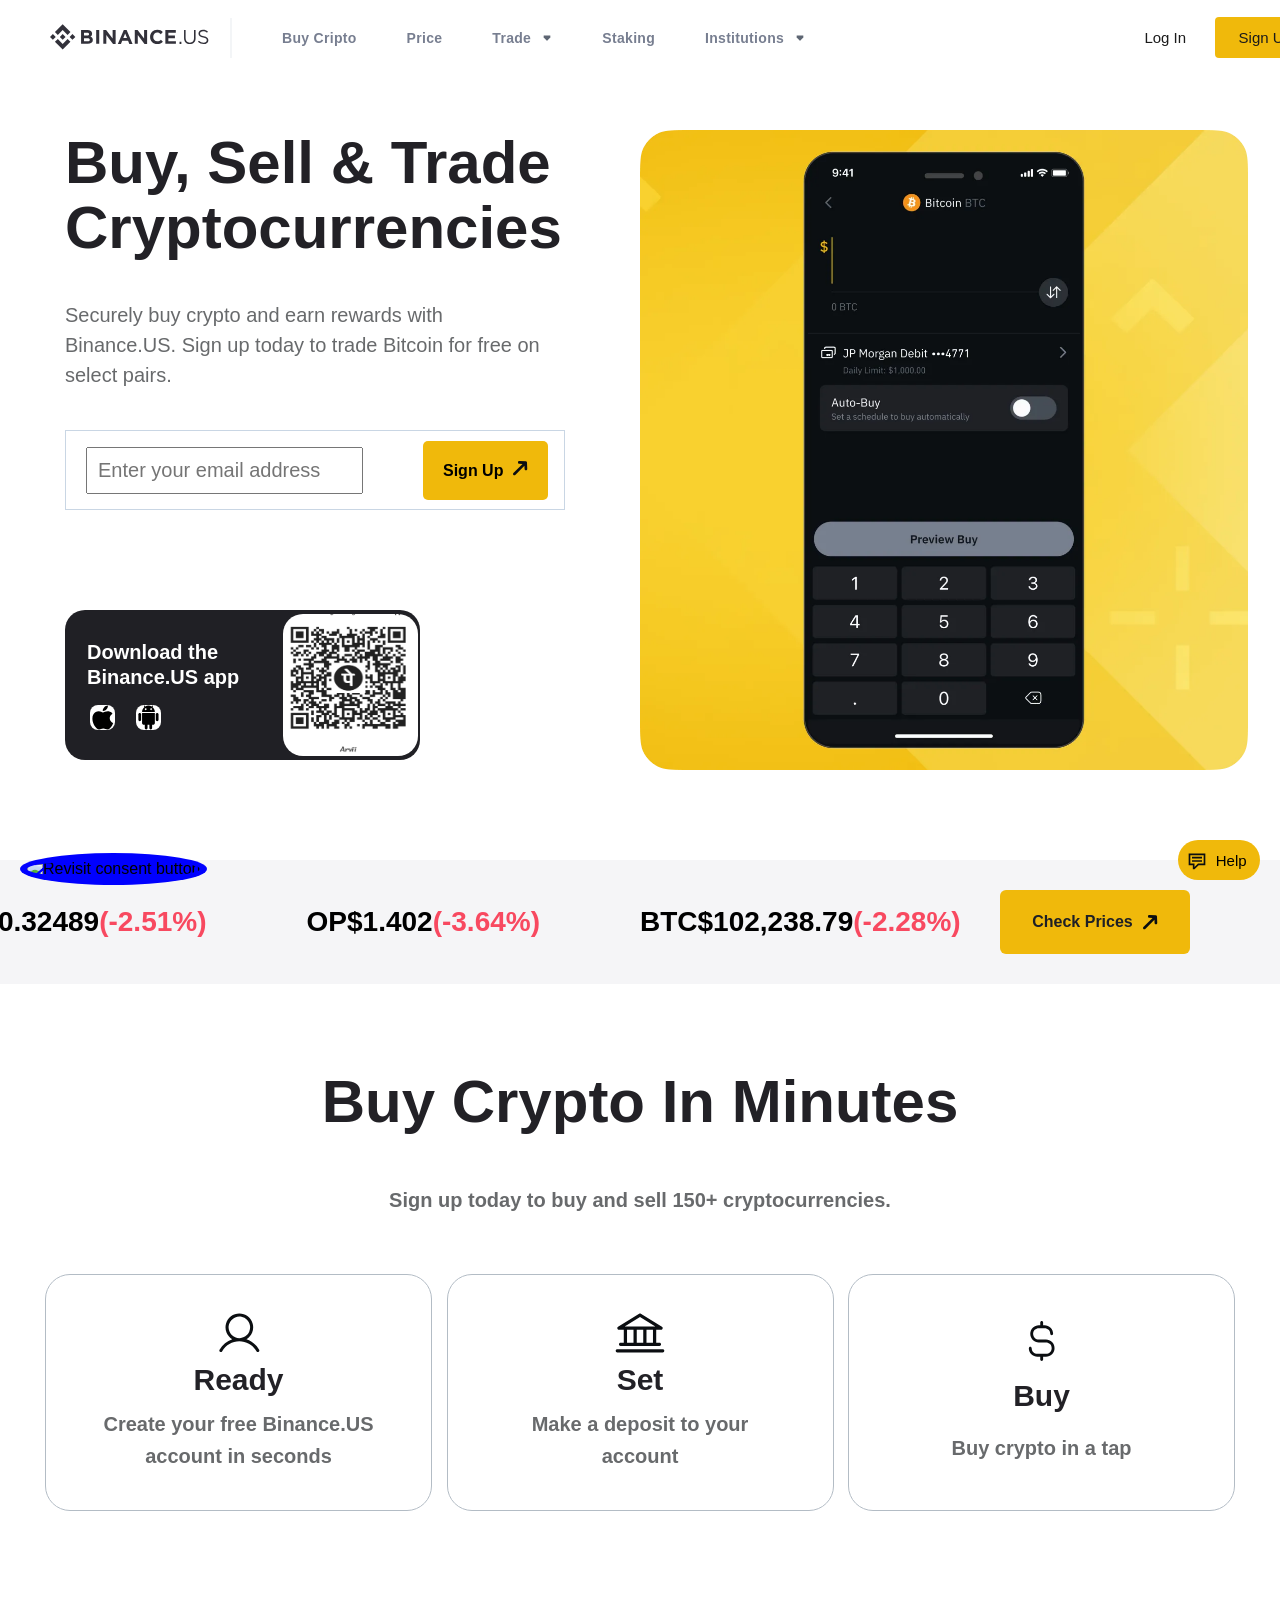
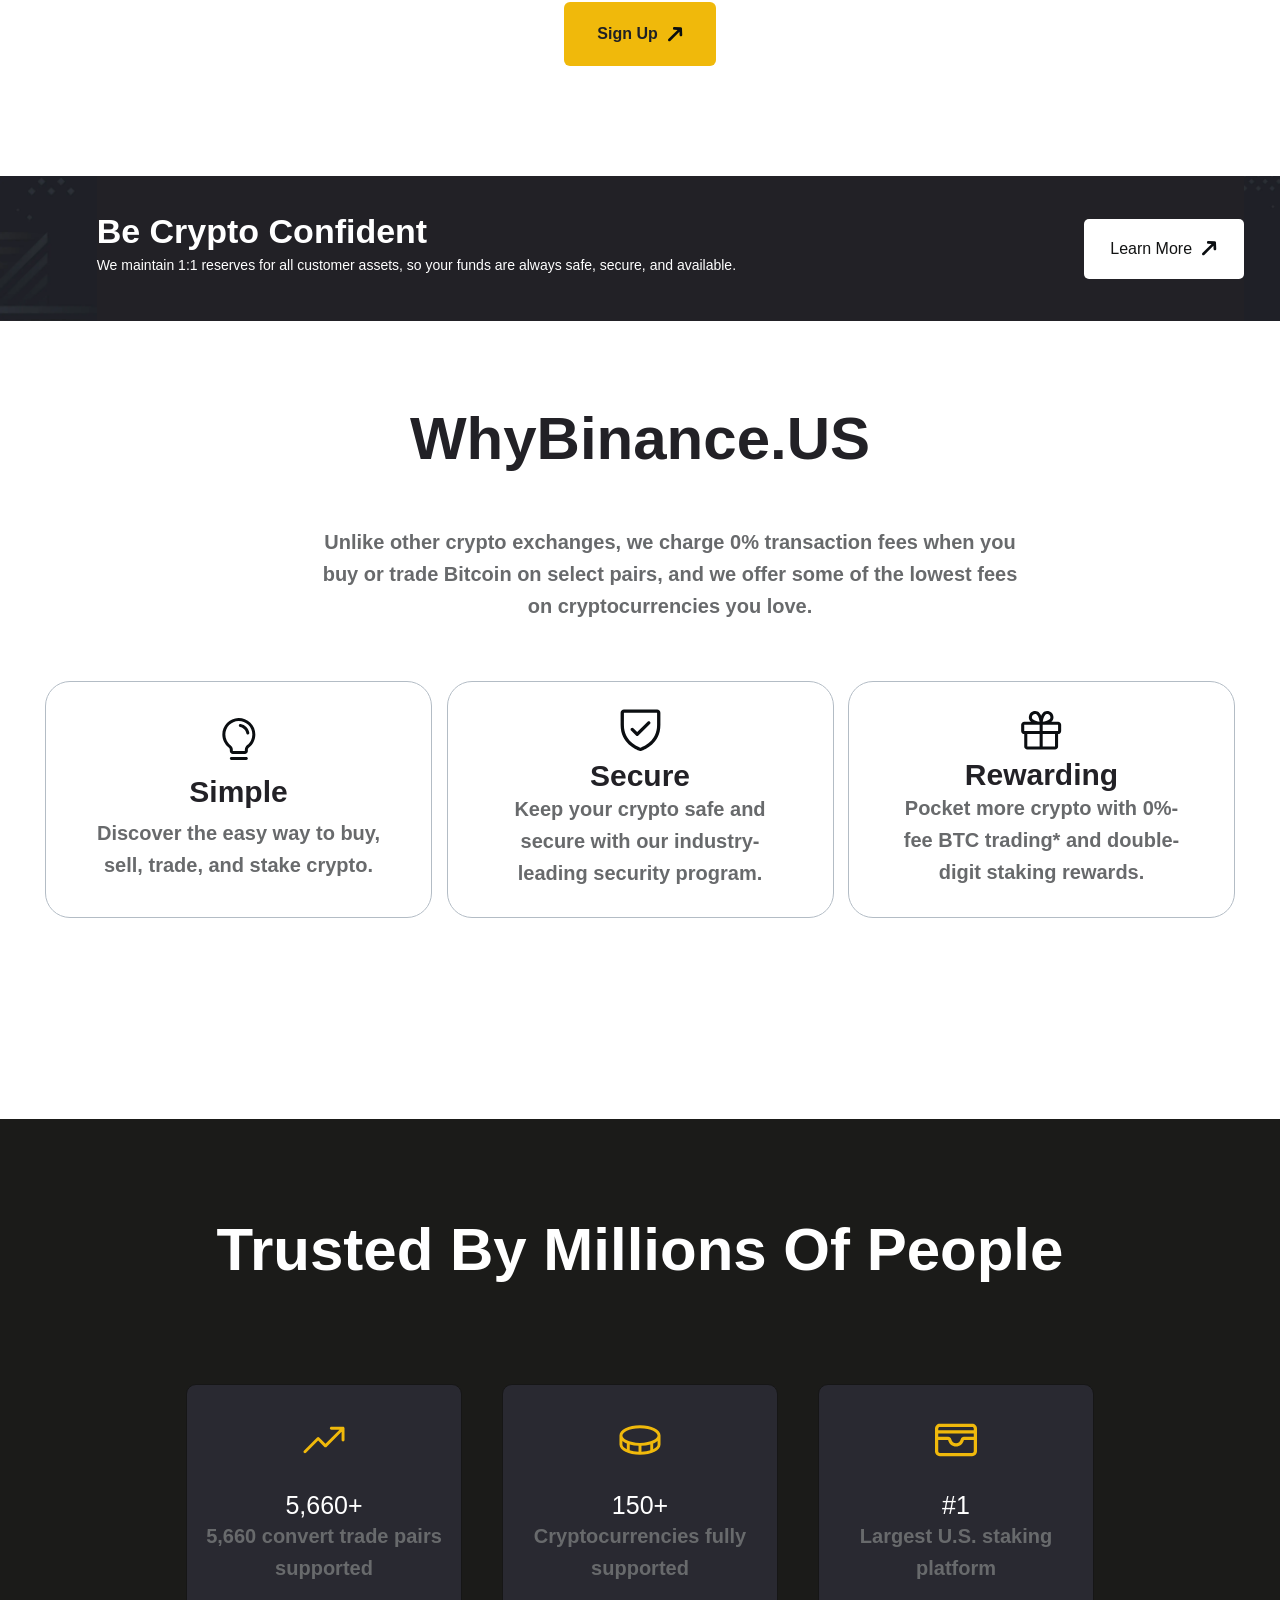
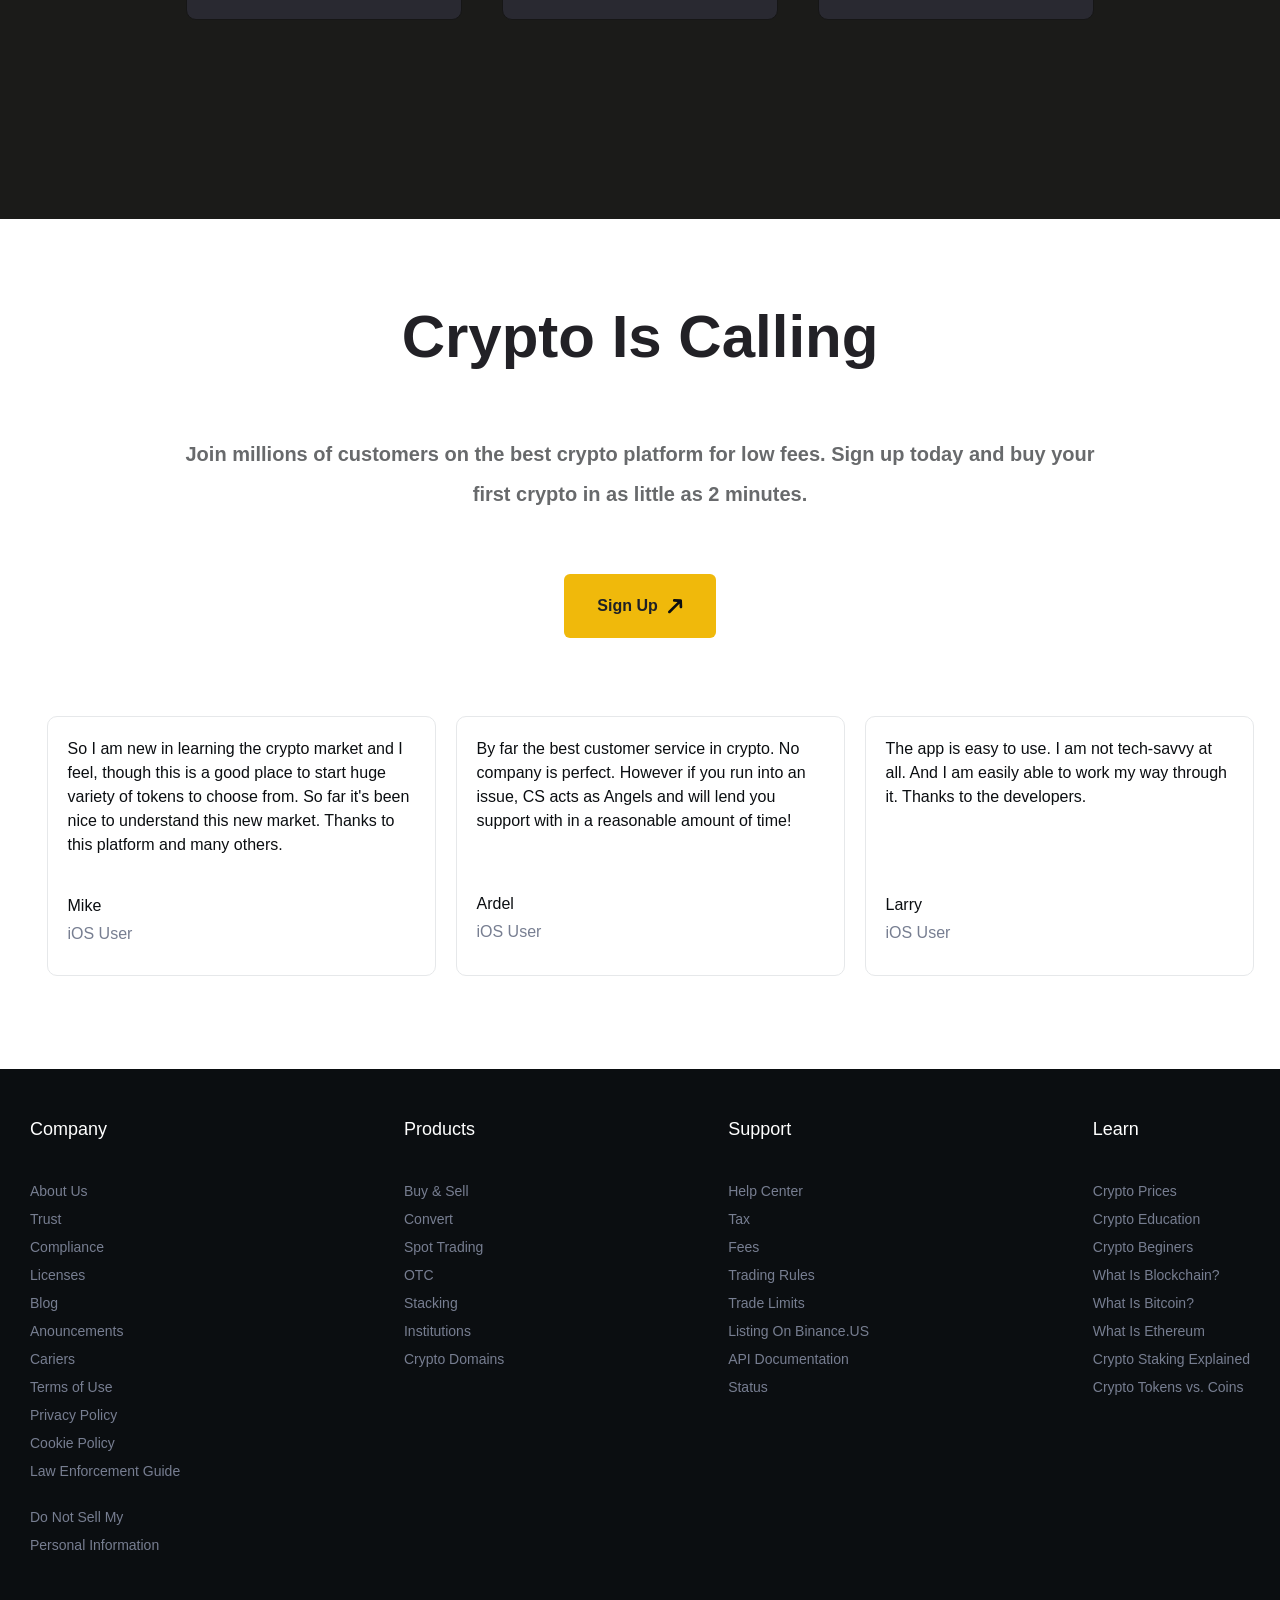
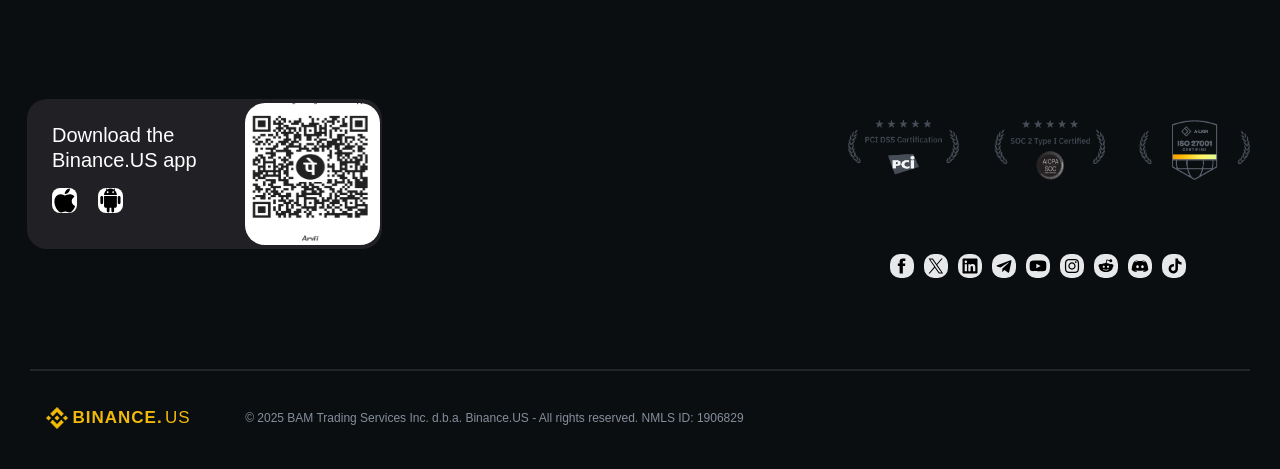
==== commit 2738f776: "Binance Website" ====
--- a/index.html
+++ b/index.html
@@ -46,7 +46,7 @@
     <div class="back"></div>
     <div class="container1">
         <div class="left">
-            <p>Buy, Sell & Trade Cryptocurrencies</p>
+            <p class="container1-text">Buy, Sell & Trade Cryptocurrencies</p>
             <h1>Securely buy crypto and earn rewards with Binance.US. Sign up today to trade Bitcoin for free on select
                 pairs.</h1>
             <div class="search-bar">
@@ -62,7 +62,7 @@
             </div>
             <div class="left-last">
                 <div class="left-side">
-                    <p class="text">Download the Binance.US app</p>
+                    <p class="QR-text">Download the Binance.US app</p>
                     <svg id="apple-arrow" xmlns="http://www.w3.org/2000/svg" viewBox="0 0 8 8"
                         class="sc-aXZVg cVRlXL"><svg xmlns="http://www.w3.org/2000/svg" viewBox="0 0 18 21">
                             class="sc-aXZVg ebEdMx">
@@ -94,25 +94,35 @@
         </div>
     </div>
     <div class="container2">
-        <!-- <div class="sliding-text">
-            <p><span>BTC</span><span>$102,238.79</span><span style="color: rgb(248, 73, 96);">(-2.28%)</span></p>
-            <p><span>ETH</span><span>$3,265.94</span><span style="color: rgb(248, 73, 96);">(-2.30%)</span></p>
-            <p><span>BNB</span><span>$671.82</span><span style="color: rgb(248, 73, 96);">(-1.57%)</span></p>
-            <p><span>SOL</span><span>$228.32</span><span style="color: rgb(248, 73, 96);">(-4.40%)</span></p>
-            <p><span></span><span>$</span><span style="color: rgb(118, 128, 143);">(0%)</span></p>
-            <p><span>ADA</span><span>$0.934</span><span style="color: rgb(248, 73, 96);">(-4.06%)</span></p>
-            <p><span>DOGE</span><span>$0.32489</span><span style="color: rgb(248, 73, 96);">(-2.51%)</span></p>
-            <p><span>OP</span><span>$1.402</span><span style="color: rgb(248, 73, 96);">(-3.64%)</span></p>
-        
-            <p><span>BTC</span><span>$102,238.79</span><span style="color: rgb(248, 73, 96);">(-2.28%)</span></p>
-            <p><span>ETH</span><span>$3,265.94</span><span style="color: rgb(248, 73, 96);">(-2.30%)</span></p>
-            <p><span>BNB</span><span>$671.82</span><span style="color: rgb(248, 73, 96);">(-1.57%)</span></p>
-            <p><span>SOL</span><span>$228.32</span><span style="color: rgb(248, 73, 96);">(-4.40%)</span></p>
-            <p><span></span><span>$</span><span style="color: rgb(118, 128, 143);">(0%)</span></p>
-            <p><span>ADA</span><span>$0.934</span><span style="color: rgb(248, 73, 96);">(-4.06%)</span></p>
-            <p><span>DOGE</span><span>$0.32489</span><span style="color: rgb(248, 73, 96);">(-2.51%)</span></p>
-            <p><span>OP</span><span>$1.402</span><span style="color: rgb(248, 73, 96);">(-3.64%)</span></p>
-        </div> -->
+        <div class="sliding-text">
+            <p class="text-animation"><span>BTC</span><span>$102,238.79</span><span style="color: rgb(248, 73, 96);">(-2.28%)</span></p>
+            <p class="text-animation"><span>ETH</span><span>$3,265.94</span><span style="color: rgb(248, 73, 96);">(-2.30%)</span></p>
+            <p class="text-animation"><span>BNB</span><span>$671.82</span><span style="color: rgb(248, 73, 96);">(-1.57%)</span></p>
+            <p class="text-animation"><span>SOL</span><span>$228.32</span><span style="color: rgb(248, 73, 96);">(-4.40%)</span></p>
+            <p class="text-animation"><span></span><span>$</span><span style="color: rgb(118, 128, 143);">(0%)</span></p>
+            <p class="text-animation"><span>ADA</span><span>$0.934</span><span style="color: rgb(248, 73, 96);">(-4.06%)</span></p>
+            <p class="text-animation"><span>DOGE</span><span>$0.32489</span><span style="color: rgb(248, 73, 96);">(-2.51%)</span></p>
+            <p class="text-animation"><span>OP</span><span>$1.402</span><span style="color: rgb(248, 73, 96);">(-3.64%)</span></p>
+
+            <p class="text-animation"><span>BTC</span><span>$102,238.79</span><span style="color: rgb(248, 73, 96);">(-2.28%)</span></p>
+            <p class="text-animation"><span>ETH</span><span>$3,265.94</span><span style="color: rgb(248, 73, 96);">(-2.30%)</span></p>
+            <p class="text-animation"><span>BNB</span><span>$671.82</span><span style="color: rgb(248, 73, 96);">(-1.57%)</span></p>
+            <p class="text-animation"><span>SOL</span><span>$228.32</span><span style="color: rgb(248, 73, 96);">(-4.40%)</span></p>
+            <p class="text-animation"><span></span><span>$</span><span style="color: rgb(118, 128, 143);">(0%)</span></p>
+            <p class="text-animation"><span>ADA</span><span>$0.934</span><span style="color: rgb(248, 73, 96);">(-4.06%)</span></p>
+            <p class="text-animation"><span>DOGE</span><span>$0.32489</span><span style="color: rgb(248, 73, 96);">(-2.51%)</span></p>
+            <p class="text-animation"><span>OP</span><span>$1.402</span><span style="color: rgb(248, 73, 96);">(-3.64%)</span></p>
+        </div>
+
+        <div class="check-btn-bg">
+            <div class="check-prices-button">Check Prices
+                <svg id="svg-arrow" xmlns="http://www.w3.org/2000/svg" viewBox="0 0 15 15" class="sc-aXZVg dUhwVc">
+                    <path fill-rule="evenodd" clip-rule="evenodd"
+                        d="M4.97926 1.36944C5.00869 0.633653 5.62902 0.0610311 6.36482 0.0904586L12.7106 0.344251C13.4051 0.372028 13.9618 0.928695 13.9896 1.62322L14.2435 7.96909C14.2729 8.70488 13.7003 9.32522 12.9645 9.35466C12.2287 9.38409 11.6084 8.81148 11.5789 8.07569L11.4468 4.77268L2.28643 13.933C1.76573 14.4537 0.921512 14.4537 0.400813 13.933C-0.119886 13.4123 -0.119886 12.5681 0.400813 12.0474L9.56114 2.88709L6.25825 2.755C5.52246 2.72557 4.94984 2.10524 4.97926 1.36944Z"
+                        fill="#0B0E11"></path>
+                </svg>
+            </div>
+        </div>
     </div>
     <h2>Buy Crypto In Minutes</h2>
     <h3>Sign up today to buy and sell 150+ cryptocurrencies.</h3>
@@ -229,7 +239,7 @@
             </div>
         </div>
     </div>
- 
+
     <div class="scroll-background">
         <div class="h2-text">Trusted By Millions Of People</div>
         <div class="scroll-background-cards">
@@ -361,7 +371,7 @@
         <div class="footer-last-img">
             <div class="footer-qr">
                 <div class="left-side">
-                    <p class="text">Download the Binance.US app</p>
+                    <p class="footer-text">Download the Binance.US app</p>
                     <svg id="apple-arrow" xmlns="http://www.w3.org/2000/svg" viewBox="0 0 8 8"
                         class="sc-aXZVg cVRlXL"><svg xmlns="http://www.w3.org/2000/svg" viewBox="0 0 18 21">
                             class="sc-aXZVg ebEdMx">
--- a/style.css
+++ b/style.css
@@ -97,17 +97,16 @@
     height: 640px;
     display: flex;
 }
-
+.container1-text {
+    font-size: 60px;
+    font-weight: 700;
+    color: #222126;
+    line-height: 65px;
+    margin-left: 65px;
+}
 .left,
 .right {
     width: 50%;
-}
-
-p {
-    font-size: 60px;
-    font-weight: bold;
-    line-height: 108%;
-    margin: 60px 0 0 60px;
 }
 
 h1 {
@@ -121,7 +120,7 @@
 }
 
 .search-bar {
-    border: 0.4px solid #686A6C;
+    border: 0.4px solid #c9d6e4;
     height: 80px;
     width: 500px;
     margin: 40px 0 0 65px;
@@ -136,7 +135,7 @@
 }
 
 #search-email {
-    outline: 1px solid white;
+    opacity: 1;
     padding: 10px;
     font-size: 20px;
     margin-left: 20px;
@@ -151,7 +150,8 @@
     border-radius: 5px;
     background-color: #F0B90B;
 }
-.signup-middle:hover{
+
+.signup-middle:hover {
     cursor: pointer;
     background-color: #F8D12F;
 }
@@ -170,7 +170,7 @@
     height: 150px;
     width: 355px;
     margin-left: 65px;
-    margin-top: 20px;
+    margin-top: 100px;
 }
 
 .left-side {
@@ -179,12 +179,16 @@
     color: white;
     position: relative;
     right: 40px;
-    top: 30px;
-}
-
-.text {
+    top: 27px;
+}
+.QR-text {
     font-size: 20px;
-}
+    font-weight: bold;
+    line-height: 25px;
+    margin: 60px 0 0 60px;
+}
+
+
 
 .QR-code {
     height: 142px;
@@ -201,7 +205,6 @@
     left: 63px;
     top: 15px;
     background-color: rgb(255, 255, 255);
-    /* color: rgb(255, 255, 255); */
 }
 
 .battery-img {
@@ -215,20 +218,94 @@
 }
 
 .container2 {
-    border: 1px solid red;
-    height: 500px;
+    height: 124px;
     width: 100%;
-    margin-top: 50px;
+    margin-top: 90px;
+    overflow: hidden;
+    display: flex;
+    background-color: #F5F5F7;
+    align-items: center;
+    justify-content: center;
+    text-align: center;
 
 }
 
 .sliding-text {
-    border: 1px solid black;
-    height: 900px;
-    width: 100%;
-    font-size: 10px;
-
-}
+    display: flex;
+    align-items: center;
+    width: max-content;
+    border: 1px solid transparent;
+    animation-name: ltr;
+    animation-duration: 30s;
+    animation-play-state: running;
+    animation-timing-function: linear;
+    animation-iteration-count: infinite;
+    height: 30px;
+}
+.sliding-text:hover {
+    cursor: pointer;
+    animation-play-state: paused;
+}
+
+.text-animation {
+    font-size: 28px;
+    font-weight: 600;
+    line-height: 14px;
+    padding-right: 100px;
+}
+
+@keyframes ltr {
+    0% {
+        transform: translateX(0px);
+        /* Start off-screen to the left */
+    }
+
+    100% {
+        /* Move to the center of the container */
+        transform: translateX(-50%) translateY(0%);
+        /*Adjust for proper centering*/
+    }
+}
+.check-prices-button {
+    background-color: #F0B90B;
+    border-radius: 6px;
+    width: 190px;
+    height: 64px;
+    display: flex;
+    align-items: center;
+    justify-content: center;
+    padding: 6px 32px;
+    font-weight: 560;
+    color: #1E2026;
+    font-size: 16px;
+    
+}
+.check-btn-bg{
+    background-color: #F5F5F7;
+    width: 280px;
+    position: absolute;
+    right: 0px;
+    margin-left: 10px;
+}
+.check-prices-button:hover {
+    cursor: pointer;
+    background-color: #F8D12F;
+}
+
+
+
+
+
+
+
+
+
+
+
+
+
+
+
 
 h2 {
     text-align: center;
@@ -592,7 +669,8 @@
     cursor: pointer;
     color: #FFFFFF;
 }
-.footer-qr{
+
+.footer-qr {
     border-radius: 20px;
     display: flex;
     align-items: center;
@@ -601,6 +679,11 @@
     height: 150px;
     width: 355px;
     margin: 20px 0 0 27px;
+}
+.footer-text {
+    font-size: 20px;
+    margin: 54px 0 0 63px;
+    line-height: 25px;
 }
 
 .footer-last-img {
@@ -649,12 +732,14 @@
     opacity: 0.1;
 }
 
-.binance-footer-logo{
+.binance-footer-logo {
     height: 22px;
     width: 22px;
-    margin: 6px 0 0 46px;;
-}
-.binance-us{
+    margin: 6px 0 0 46px;
+    ;
+}
+
+.binance-us {
     font-size: 17px;
     color: #F0B90B;
     letter-spacing: 1px;
@@ -663,22 +748,25 @@
     bottom: 6px;
 
 }
-.us{
+
+.us {
     font-size: 17px;
     color: #F0B90B;
     letter-spacing: 1px;
     font-weight: 100;
     position: relative;
-    bottom: 6px; 
-    margin-left: -2px;   
-}
-.footer-last-text{
+    bottom: 6px;
+    margin-left: -2px;
+}
+
+.footer-last-text {
     color: rgb(132, 142, 156);
     position: relative;
     bottom: 7px;
     left: 50px;
     font-size: 12px;
 }
+
 .help-button {
     border-radius: 50px;
     height: 40px;
@@ -703,13 +791,19 @@
     margin-right: 4px;
 }
 
-.revisit-button-img{
+.revisit-button-img {
     background-color: blue;
     border-radius: 50%;
     padding: 7px;
 }
-.revisit-button{
+
+.revisit-button {
     position: fixed;
     left: 20px;
     bottom: 15px;
 }
+
+
+.sliding-text {
+    display: flex;
+}
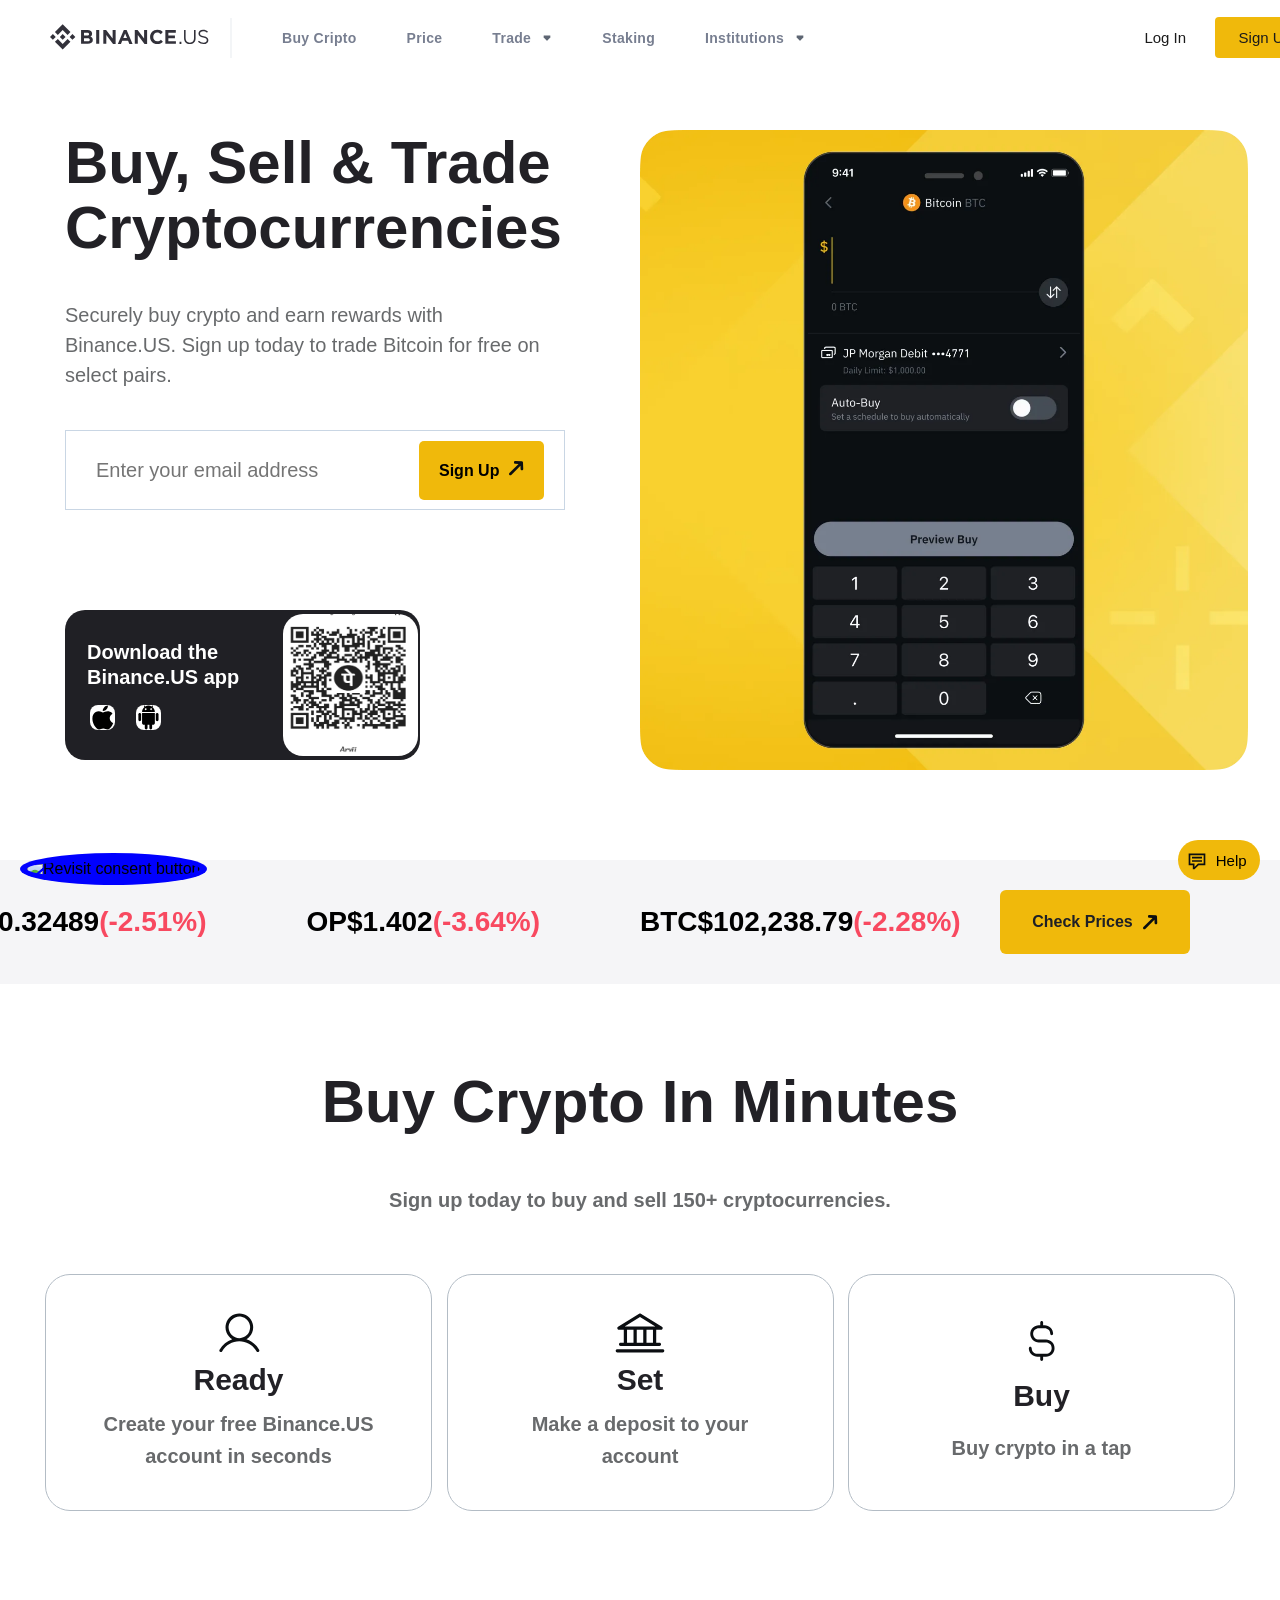
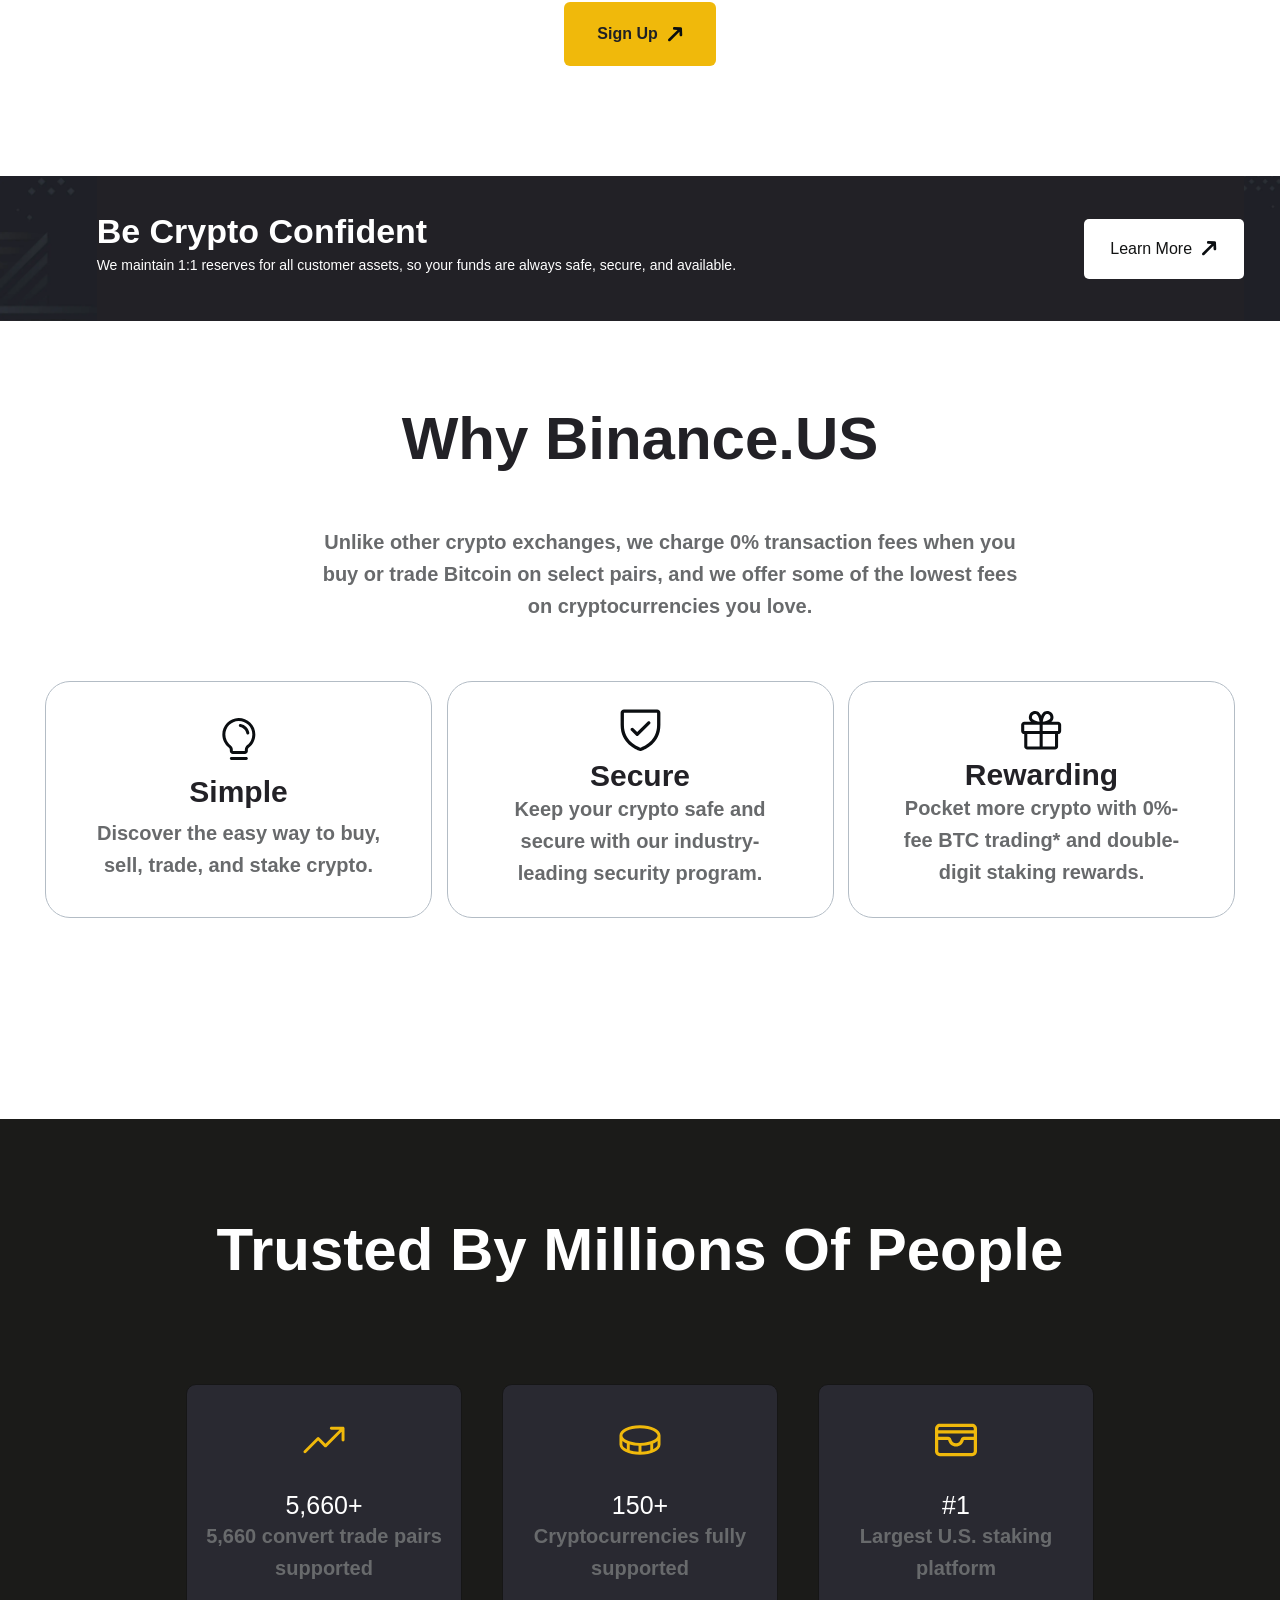
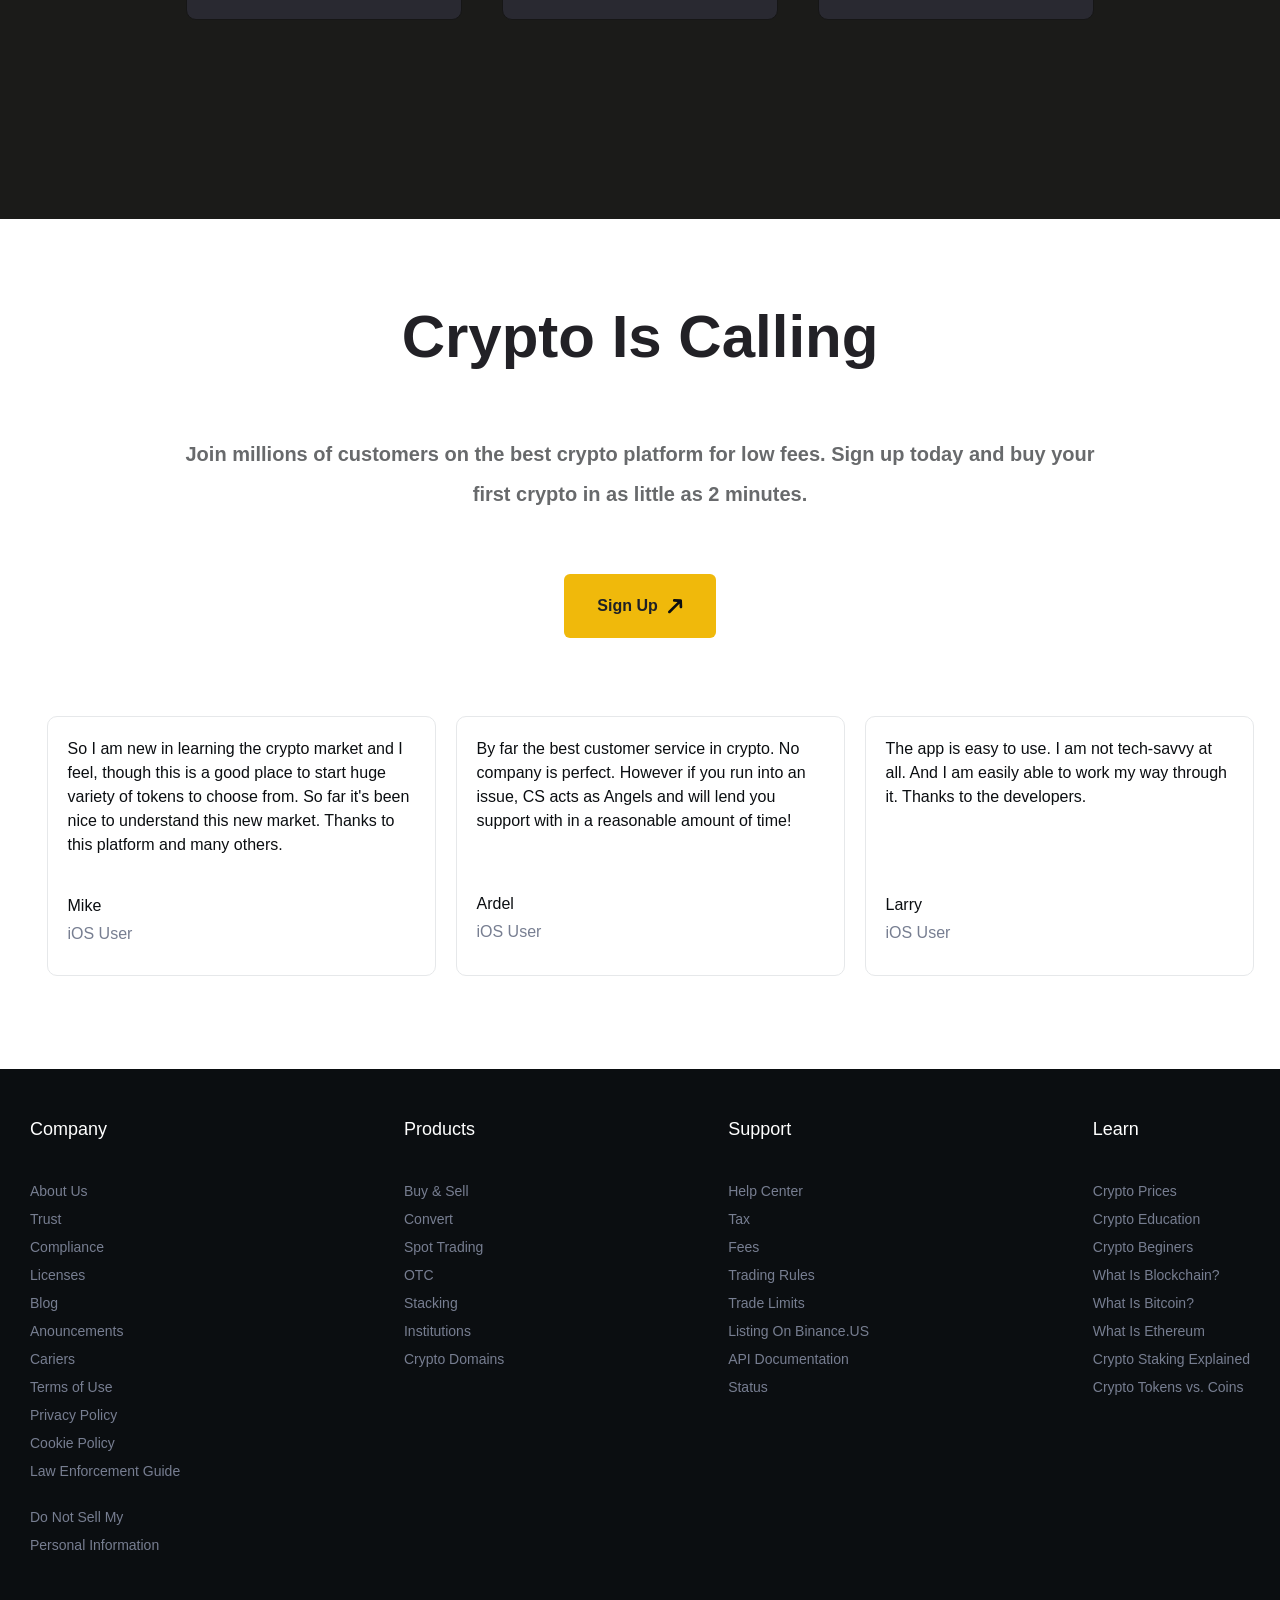
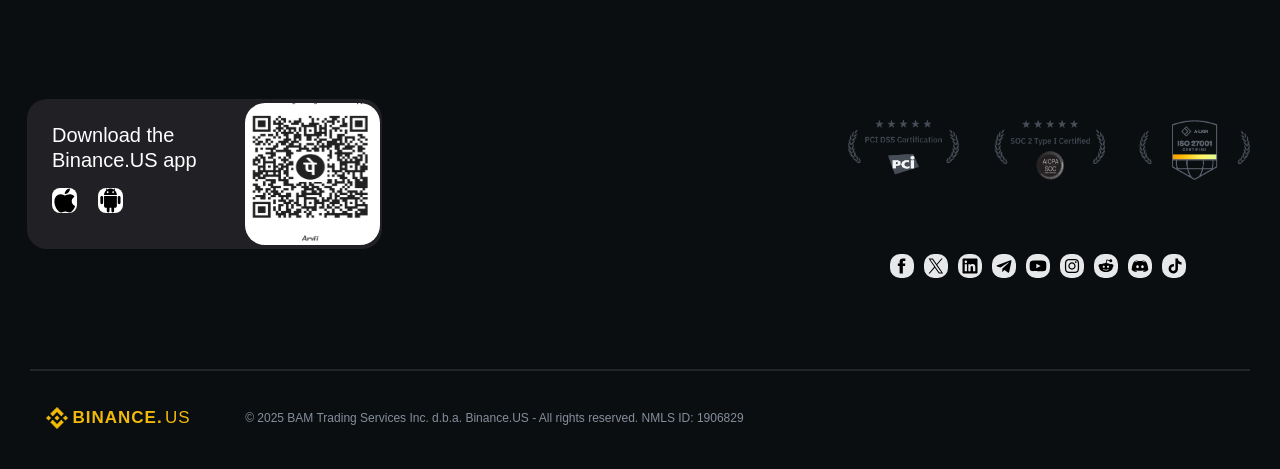
==== commit 528b7523: "Binance-Website" ====
--- a/index.html
+++ b/index.html
@@ -198,7 +198,7 @@
             <img height="145px" src="./right-img.webp" alt="">
         </div>
     </div>
-    <h2>WhyBinance.US</h2>
+    <h2>Why Binance.US</h2>
     <h3 class="crypto-text-second">Unlike other crypto exchanges, we charge 0% transaction fees when you buy or trade
         Bitcoin on select pairs, and
         we offer some of the lowest fees on cryptocurrencies you love.</h3>
--- a/style.css
+++ b/style.css
@@ -139,6 +139,7 @@
     padding: 10px;
     font-size: 20px;
     margin-left: 20px;
+    border: none !important;
 
 }
 
